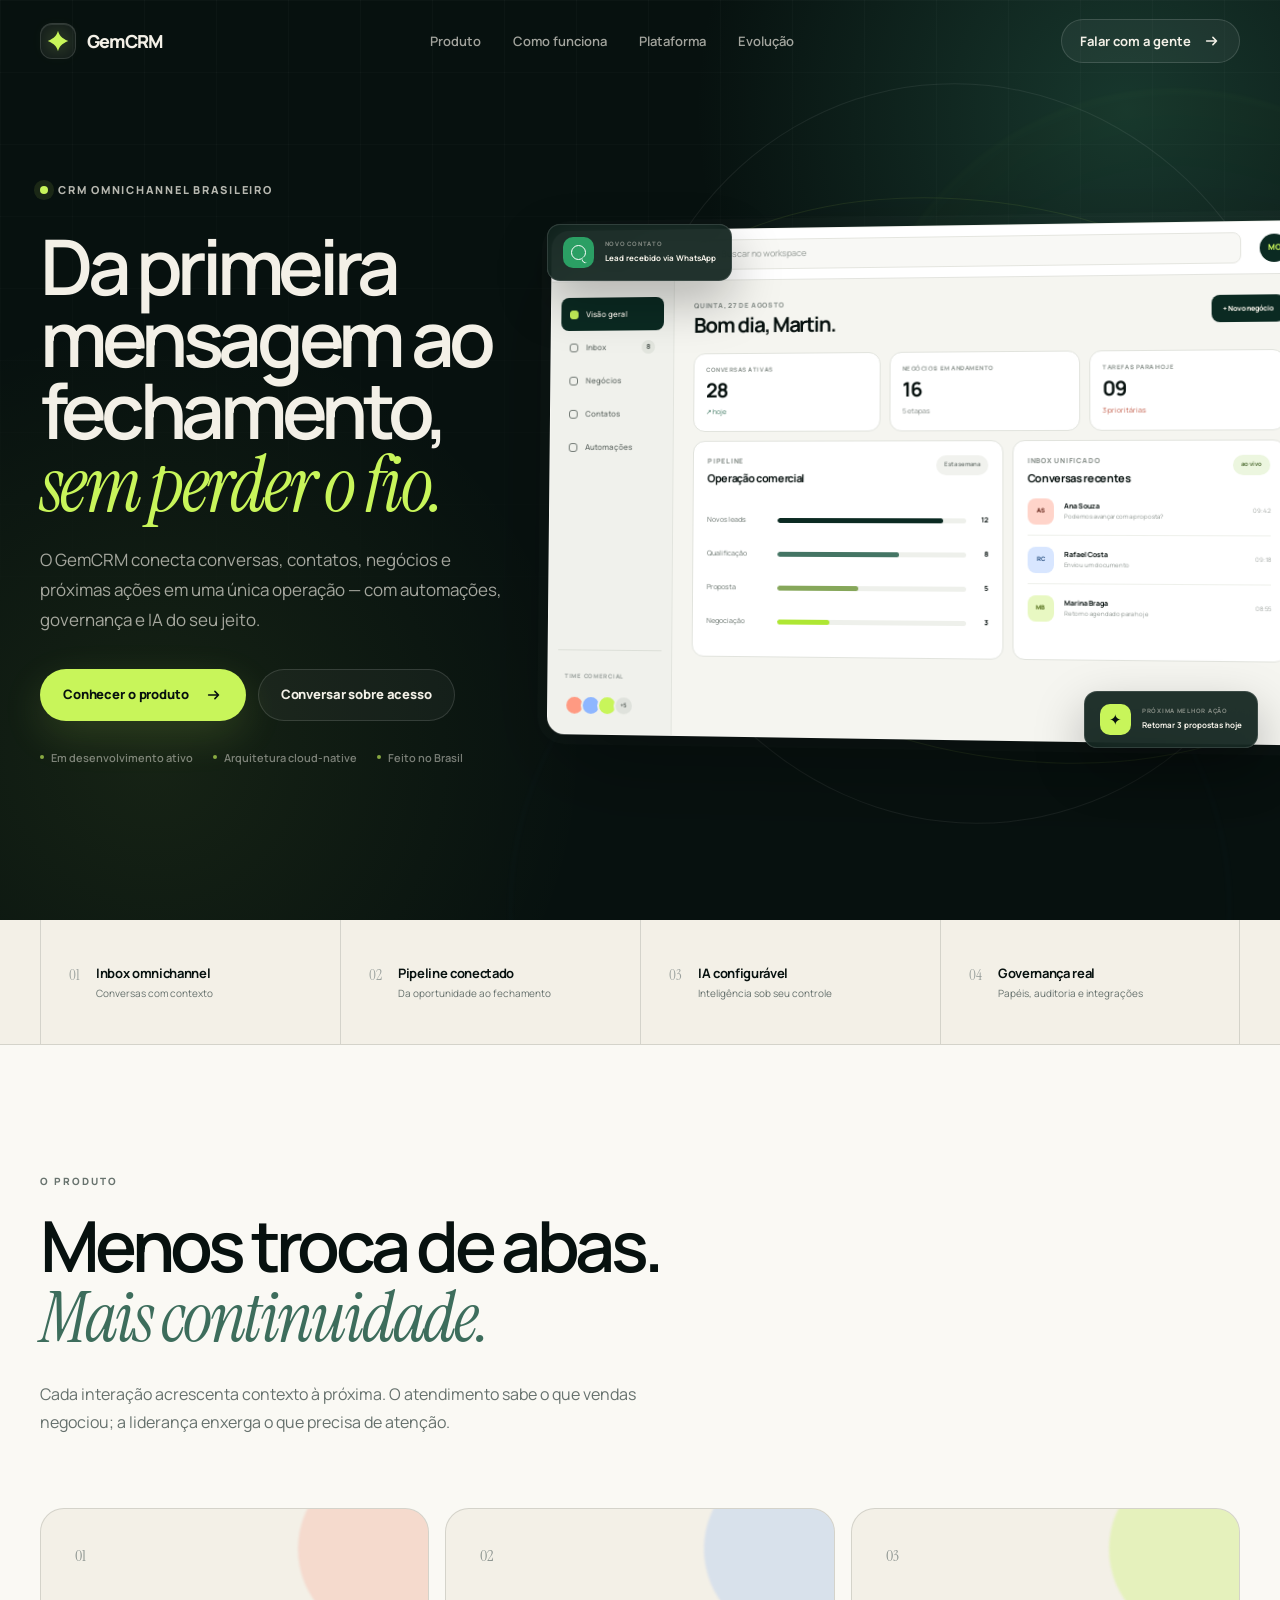
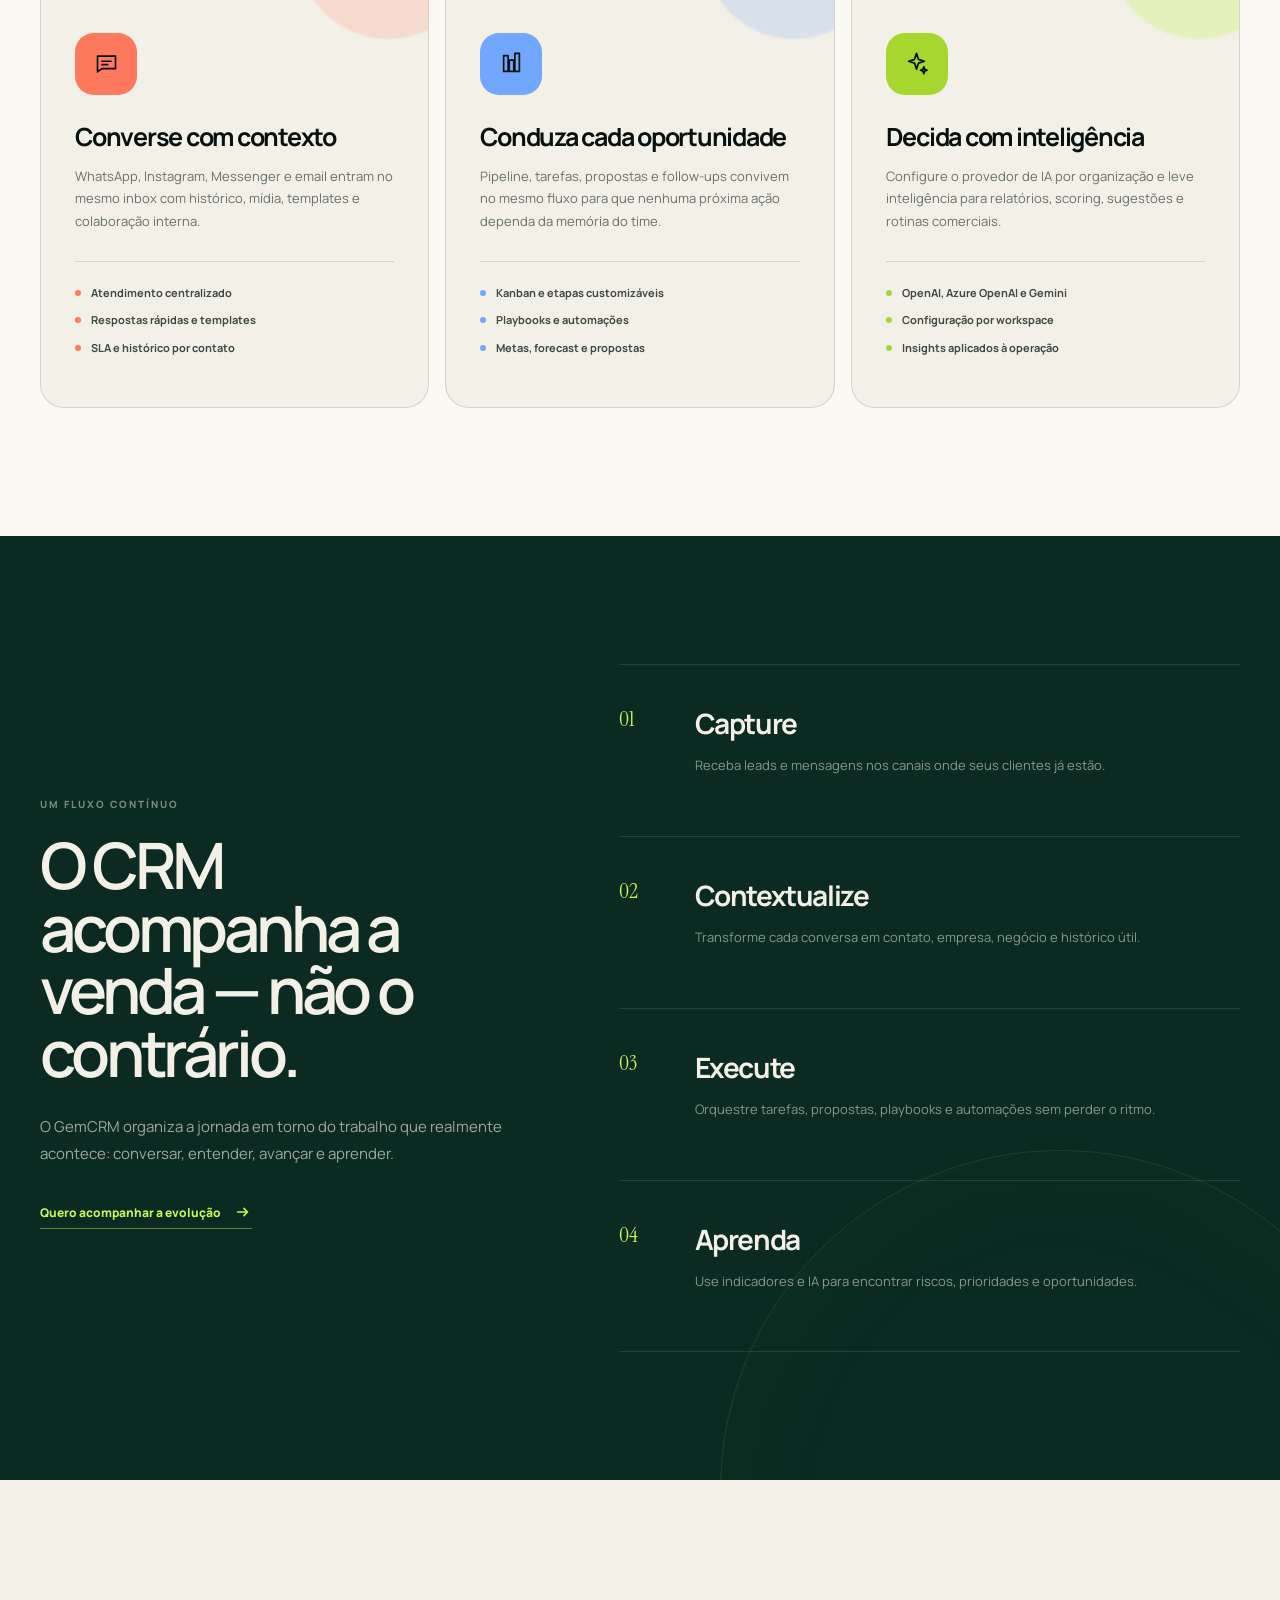
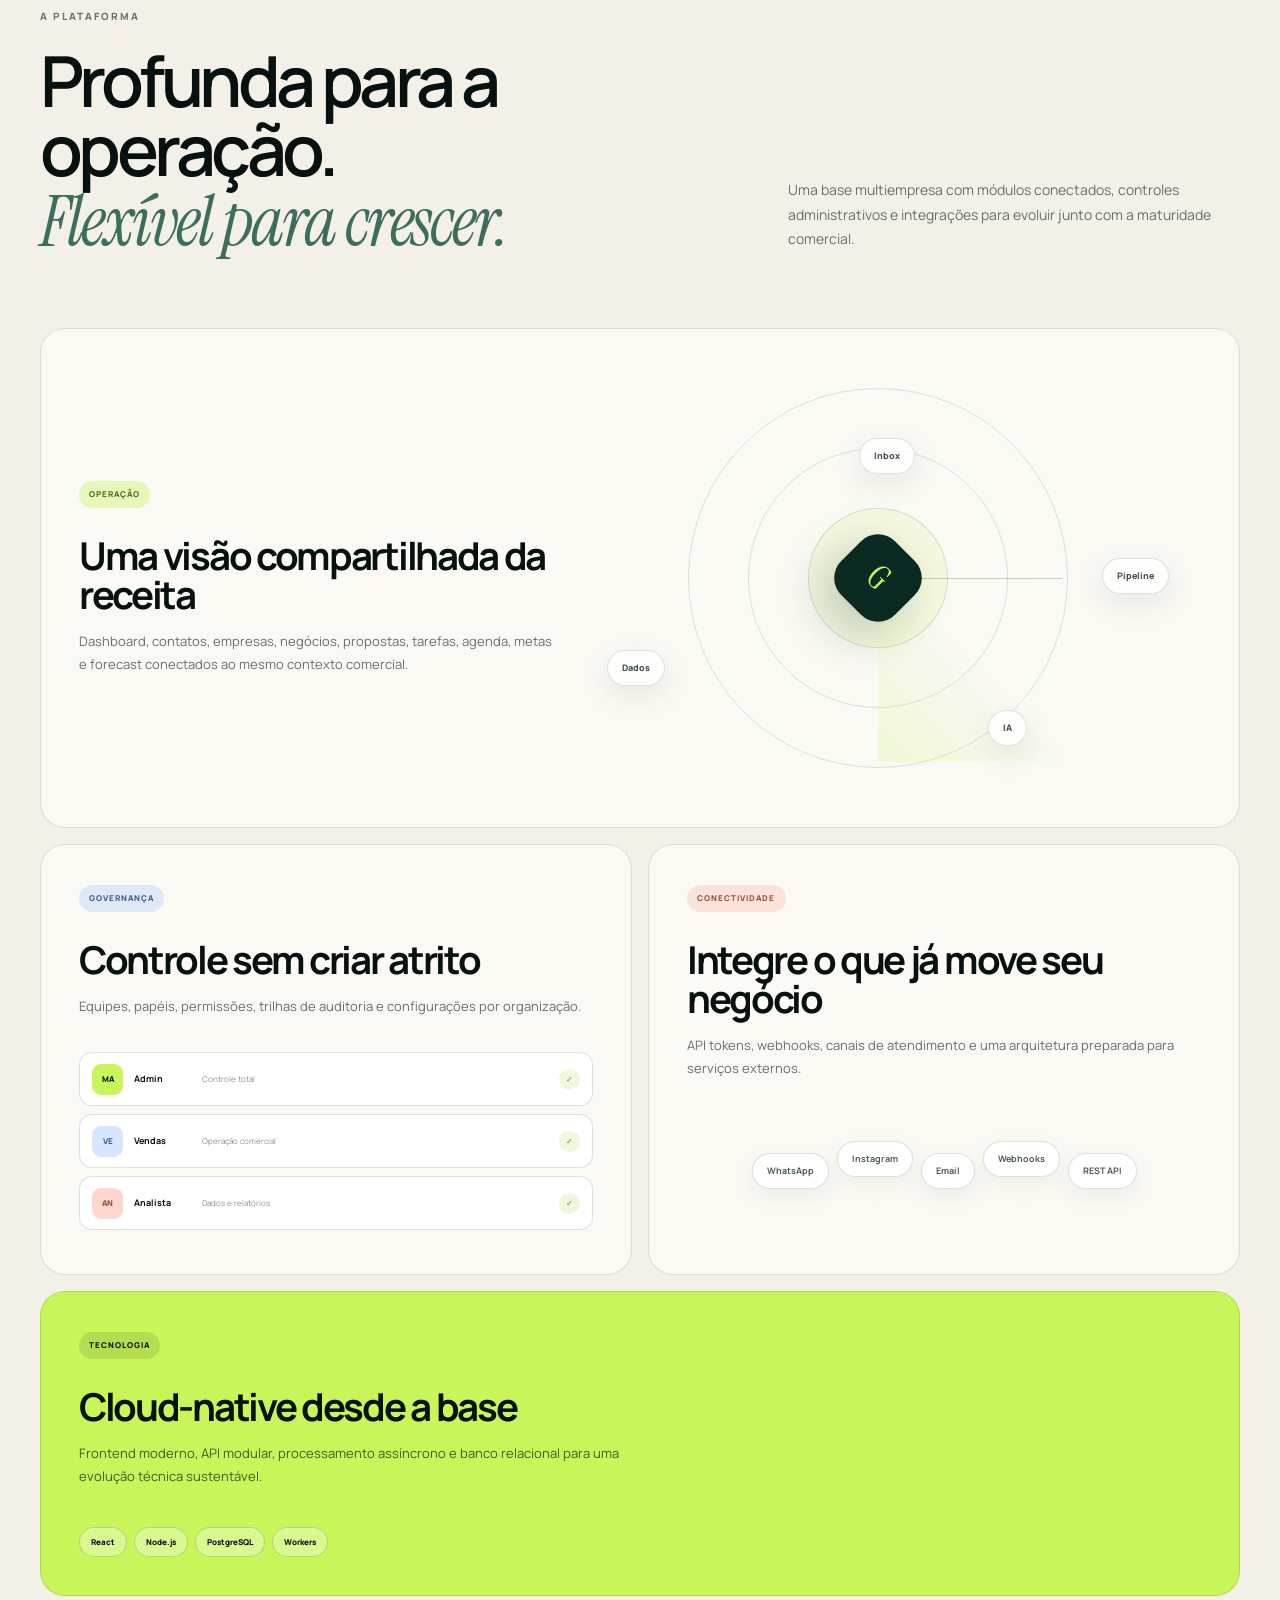
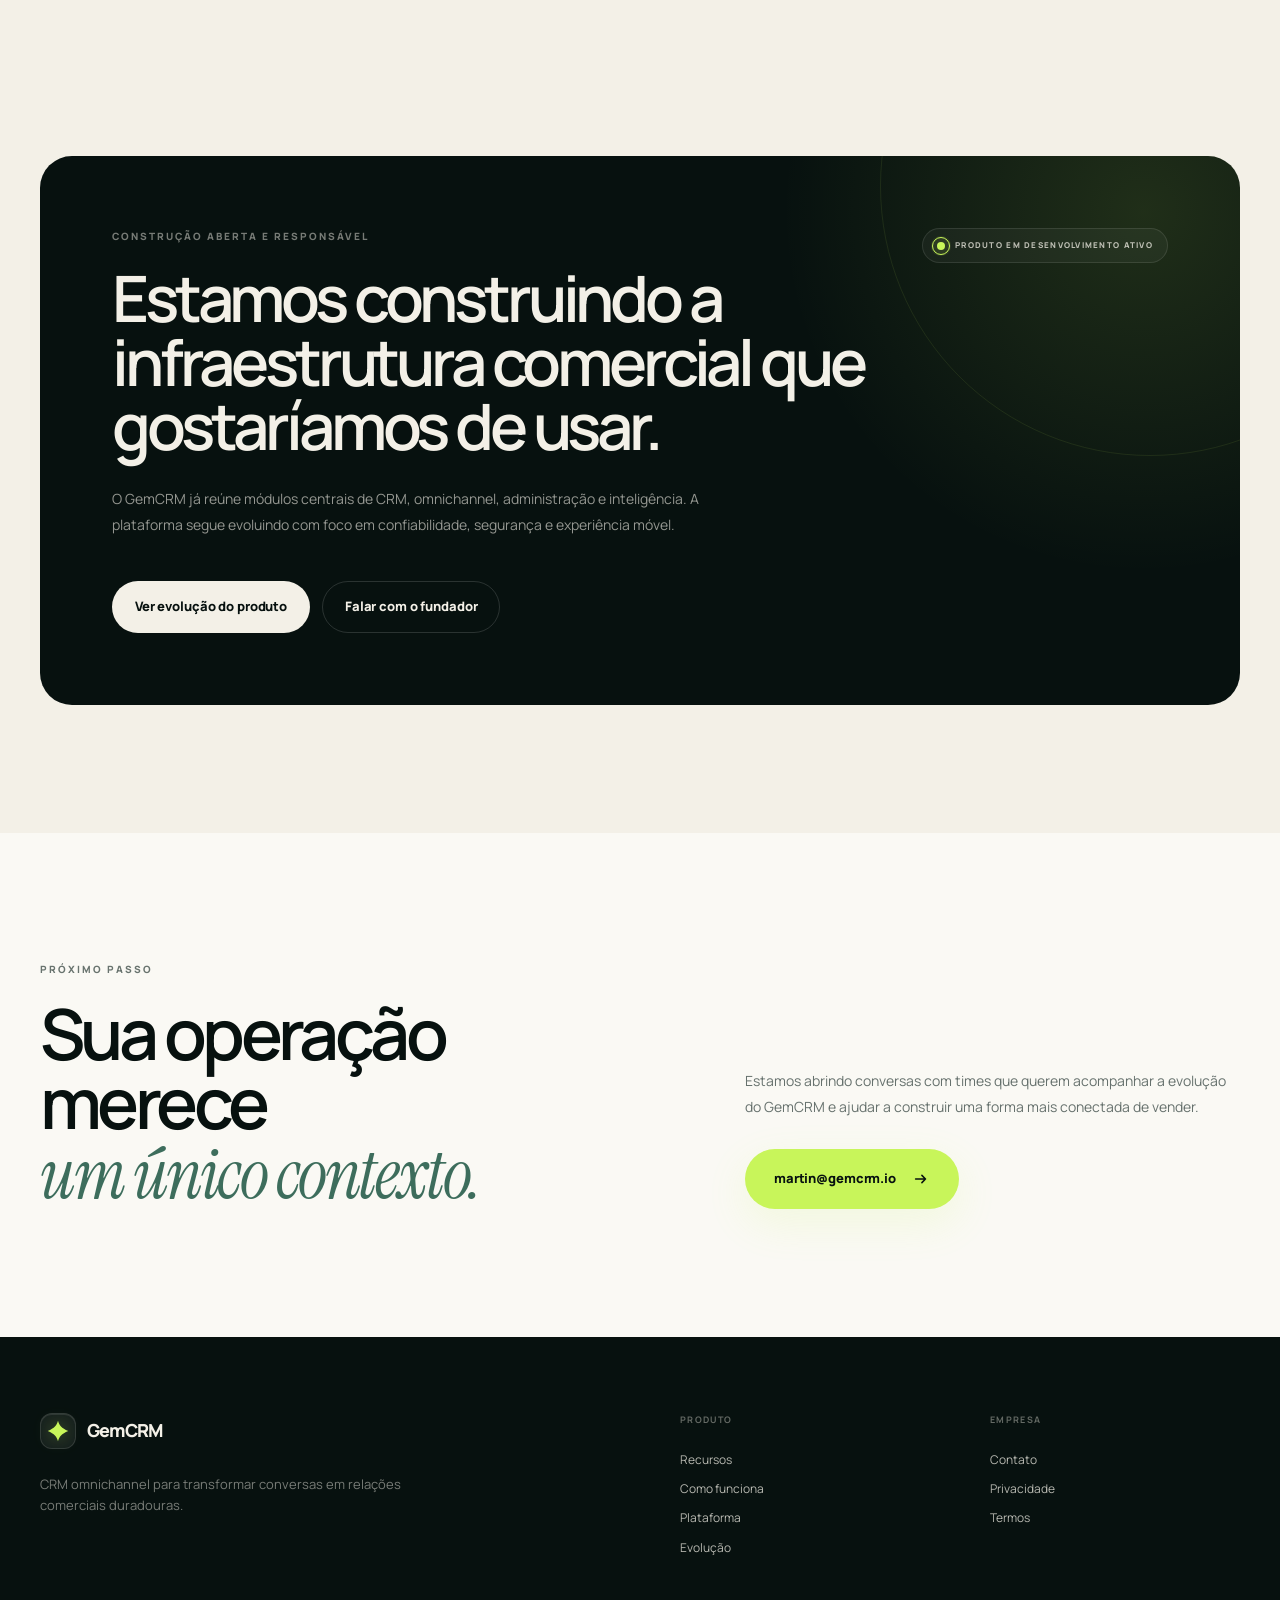
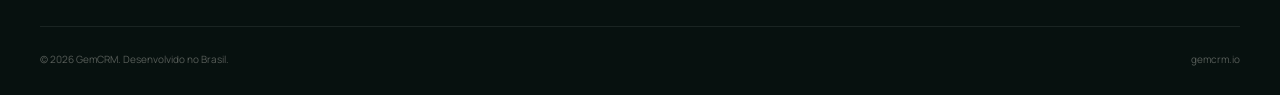
==== index.html @ 5aa956ba "feat: publish GemCRM institutional website" ====
<!doctype html>
<html lang="pt-BR">
  <head>
    <meta charset="UTF-8" />
    <meta name="viewport" content="width=device-width, initial-scale=1.0" />
    <meta name="theme-color" content="#07110f" />
    <meta
      name="description"
      content="GemCRM é o CRM omnichannel brasileiro que conecta conversas, pipeline, automações e inteligência para times de vendas."
    />
    <meta name="robots" content="index, follow" />
    <link rel="canonical" href="https://gemcrm.io/" />
    <link rel="icon" href="./favicon.svg" type="image/svg+xml" />
    <link rel="preconnect" href="https://fonts.googleapis.com" />
    <link rel="preconnect" href="https://fonts.gstatic.com" crossorigin />
    <link
      href="https://fonts.googleapis.com/css2?family=Instrument+Serif:ital@0;1&amp;family=Manrope:wght@400;500;600;700;800&amp;display=swap"
      rel="stylesheet"
    />
    <link rel="stylesheet" href="./styles.css" />
    <script>document.documentElement.classList.add("js");</script>

    <meta property="og:type" content="website" />
    <meta property="og:locale" content="pt_BR" />
    <meta property="og:site_name" content="GemCRM" />
    <meta property="og:title" content="GemCRM — Vendas conectadas do primeiro contato ao fechamento" />
    <meta
      property="og:description"
      content="CRM omnichannel com inbox, pipeline, automações, governança e IA configurável para operações comerciais."
    />
    <meta property="og:url" content="https://gemcrm.io/" />
    <meta property="og:image" content="https://gemcrm.io/social-card.png" />
    <meta property="og:image:width" content="1200" />
    <meta property="og:image:height" content="630" />
    <meta name="twitter:card" content="summary_large_image" />
    <meta name="twitter:title" content="GemCRM — CRM omnichannel para times de vendas" />
    <meta
      name="twitter:description"
      content="Conversas, negócios e próximas ações em uma única operação comercial."
    />
    <meta name="twitter:image" content="https://gemcrm.io/social-card.png" />

    <script type="application/ld+json">
      {
        "@context": "https://schema.org",
        "@type": "SoftwareApplication",
        "name": "GemCRM",
        "url": "https://gemcrm.io/",
        "applicationCategory": "BusinessApplication",
        "operatingSystem": "Web",
        "description": "CRM omnichannel com inbox, pipeline, automações, governança e inteligência configurável para operações comerciais.",
        "offers": {
          "@type": "Offer",
          "price": "0",
          "priceCurrency": "BRL",
          "description": "Acesso inicial gratuito durante a fase de evolução do produto."
        },
        "provider": {
          "@type": "Organization",
          "name": "GemCRM",
          "url": "https://gemcrm.io/",
          "email": "martin@gemcrm.io"
        }
      }
    </script>

    <title>GemCRM — CRM omnichannel com IA para times de vendas</title>
  </head>
  <body>
    <a class="skip-link" href="#conteudo">Ir para o conteúdo</a>

    <header class="site-header" data-header>
      <div class="shell header-inner">
        <a class="brand" href="./" aria-label="GemCRM — início">
          <span class="brand-mark" aria-hidden="true">
            <svg viewBox="0 0 48 48" role="img">
              <path d="M24 3.5c2.2 8.8 7.1 15 20.5 20.5C31.1 29.5 26.2 35.7 24 44.5 21.8 35.7 16.9 29.5 3.5 24 16.9 18.5 21.8 12.3 24 3.5Z" />
            </svg>
          </span>
          <span class="brand-name">GemCRM</span>
        </a>

        <nav class="desktop-nav" aria-label="Navegação principal">
          <a href="#produto">Produto</a>
          <a href="#fluxo">Como funciona</a>
          <a href="#plataforma">Plataforma</a>
          <a href="./changelog/">Evolução</a>
        </nav>

        <a class="header-cta" href="mailto:martin@gemcrm.io">
          Falar com a gente
          <svg viewBox="0 0 20 20" aria-hidden="true">
            <path d="M4 10h11m-4-4 4 4-4 4" />
          </svg>
        </a>

        <button class="menu-toggle" type="button" aria-expanded="false" aria-controls="mobile-menu">
          <span class="sr-only">Abrir menu</span>
          <span></span><span></span>
        </button>
      </div>

      <nav class="mobile-menu" id="mobile-menu" aria-label="Navegação móvel" hidden>
        <a href="#produto">Produto</a>
        <a href="#fluxo">Como funciona</a>
        <a href="#plataforma">Plataforma</a>
        <a href="./changelog/">Evolução</a>
        <a href="mailto:martin@gemcrm.io">Falar com a gente</a>
      </nav>
    </header>

    <main id="conteudo">
      <section class="hero">
        <div class="hero-glow hero-glow-one" aria-hidden="true"></div>
        <div class="hero-glow hero-glow-two" aria-hidden="true"></div>
        <div class="shell hero-grid">
          <div class="hero-copy reveal">
            <div class="eyebrow">
              <span class="eyebrow-dot"></span>
              CRM omnichannel brasileiro
            </div>
            <h1>
              Da primeira mensagem ao fechamento,
              <em>sem perder o fio.</em>
            </h1>
            <p class="hero-lead">
              O GemCRM conecta conversas, contatos, negócios e próximas ações em uma única operação —
              com automações, governança e IA do seu jeito.
            </p>
            <div class="hero-actions">
              <a class="button button-primary" href="#produto">
                Conhecer o produto
                <svg viewBox="0 0 20 20" aria-hidden="true">
                  <path d="M4 10h11m-4-4 4 4-4 4" />
                </svg>
              </a>
              <a class="button button-secondary" href="mailto:martin@gemcrm.io">Conversar sobre acesso</a>
            </div>
            <ul class="hero-notes" aria-label="Principais características">
              <li><span></span> Em desenvolvimento ativo</li>
              <li><span></span> Arquitetura cloud-native</li>
              <li><span></span> Feito no Brasil</li>
            </ul>
          </div>

          <div class="product-stage reveal reveal-delay" aria-label="Prévia da interface do GemCRM">
            <div class="stage-orbit stage-orbit-one" aria-hidden="true"></div>
            <div class="stage-orbit stage-orbit-two" aria-hidden="true"></div>
            <div class="product-window">
              <div class="window-bar">
                <div class="window-brand">
                  <span class="mini-gem" aria-hidden="true"></span>
                  <strong>GemCRM</strong>
                </div>
                <div class="window-search">⌕&nbsp;&nbsp; Buscar no workspace</div>
                <div class="window-avatar">MO</div>
              </div>

              <div class="workspace">
                <aside class="workspace-nav">
                  <div class="nav-pill active"><i></i><span>Visão geral</span></div>
                  <div class="nav-pill"><i></i><span>Inbox</span><b>8</b></div>
                  <div class="nav-pill"><i></i><span>Negócios</span></div>
                  <div class="nav-pill"><i></i><span>Contatos</span></div>
                  <div class="nav-pill"><i></i><span>Automações</span></div>
                  <div class="nav-spacer"></div>
                  <div class="workspace-team">
                    <small>TIME COMERCIAL</small>
                    <div><span></span><span></span><span></span><em>+5</em></div>
                  </div>
                </aside>

                <div class="workspace-main">
                  <div class="workspace-heading">
                    <div>
                      <span>QUINTA, 27 DE AGOSTO</span>
                      <h2>Bom dia, Martin.</h2>
                    </div>
                    <button type="button" tabindex="-1">+ Novo negócio</button>
                  </div>

                  <div class="metric-row">
                    <article>
                      <small>CONVERSAS ATIVAS</small>
                      <strong>28</strong>
                      <span class="trend positive">↗ hoje</span>
                    </article>
                    <article>
                      <small>NEGÓCIOS EM ANDAMENTO</small>
                      <strong>16</strong>
                      <span class="trend">5 etapas</span>
                    </article>
                    <article>
                      <small>TAREFAS PARA HOJE</small>
                      <strong>09</strong>
                      <span class="trend warning">3 prioritárias</span>
                    </article>
                  </div>

                  <div class="dashboard-grid">
                    <article class="pipeline-card">
                      <div class="card-heading">
                        <div>
                          <small>PIPELINE</small>
                          <h3>Operação comercial</h3>
                        </div>
                        <span>Esta semana</span>
                      </div>
                      <div class="pipeline-bars" aria-hidden="true">
                        <div class="bar-item">
                          <span>Novos leads</span><i style="--bar: 88%"></i><b>12</b>
                        </div>
                        <div class="bar-item">
                          <span>Qualificação</span><i style="--bar: 65%"></i><b>8</b>
                        </div>
                        <div class="bar-item">
                          <span>Proposta</span><i style="--bar: 43%"></i><b>5</b>
                        </div>
                        <div class="bar-item">
                          <span>Negociação</span><i style="--bar: 28%"></i><b>3</b>
                        </div>
                      </div>
                    </article>

                    <article class="inbox-card">
                      <div class="card-heading">
                        <div>
                          <small>INBOX UNIFICADO</small>
                          <h3>Conversas recentes</h3>
                        </div>
                        <span class="live-badge">ao vivo</span>
                      </div>
                      <div class="conversation">
                        <div class="contact-avatar coral">AS</div>
                        <div><strong>Ana Souza</strong><p>Podemos avançar com a proposta?</p></div>
                        <time>09:42</time>
                      </div>
                      <div class="conversation">
                        <div class="contact-avatar blue">RC</div>
                        <div><strong>Rafael Costa</strong><p>Enviou um documento</p></div>
                        <time>09:18</time>
                      </div>
                      <div class="conversation">
                        <div class="contact-avatar lime">MB</div>
                        <div><strong>Marina Braga</strong><p>Retorno agendado para hoje</p></div>
                        <time>08:55</time>
                      </div>
                    </article>
                  </div>
                </div>
              </div>
            </div>

            <div class="floating-card floating-ai">
              <span class="float-icon">✦</span>
              <div><small>PRÓXIMA MELHOR AÇÃO</small><strong>Retomar 3 propostas hoje</strong></div>
            </div>
            <div class="floating-card floating-channel">
              <span class="channel-dot"></span>
              <div><small>NOVO CONTATO</small><strong>Lead recebido via WhatsApp</strong></div>
            </div>
          </div>
        </div>
      </section>

      <section class="signal-strip" aria-label="Capacidades da plataforma">
        <div class="shell signal-grid">
          <div><span>01</span><strong>Inbox omnichannel</strong><small>Conversas com contexto</small></div>
          <div><span>02</span><strong>Pipeline conectado</strong><small>Da oportunidade ao fechamento</small></div>
          <div><span>03</span><strong>IA configurável</strong><small>Inteligência sob seu controle</small></div>
          <div><span>04</span><strong>Governança real</strong><small>Papéis, auditoria e integrações</small></div>
        </div>
      </section>

      <section class="section product-section" id="produto">
        <div class="shell">
          <div class="section-heading reveal">
            <span class="kicker">O produto</span>
            <h2>Menos troca de abas.<br /><em>Mais continuidade.</em></h2>
            <p>
              Cada interação acrescenta contexto à próxima. O atendimento sabe o que vendas negociou;
              a liderança enxerga o que precisa de atenção.
            </p>
          </div>

          <div class="outcome-grid">
            <article class="outcome-card card-coral reveal">
              <div class="card-number">01</div>
              <div class="feature-icon" aria-hidden="true">
                <svg viewBox="0 0 24 24"><path d="M4 5.5h16v11H8l-4 3v-14Z"/><path d="M8 10h8M8 13h5"/></svg>
              </div>
              <h3>Converse com contexto</h3>
              <p>
                WhatsApp, Instagram, Messenger e email entram no mesmo inbox com histórico, mídia,
                templates e colaboração interna.
              </p>
              <ul>
                <li>Atendimento centralizado</li>
                <li>Respostas rápidas e templates</li>
                <li>SLA e histórico por contato</li>
              </ul>
            </article>

            <article class="outcome-card card-blue reveal reveal-delay-small">
              <div class="card-number">02</div>
              <div class="feature-icon" aria-hidden="true">
                <svg viewBox="0 0 24 24"><path d="M5 5h4v14H5zM10 9h4v10h-4zM15 3h4v16h-4z"/></svg>
              </div>
              <h3>Conduza cada oportunidade</h3>
              <p>
                Pipeline, tarefas, propostas e follow-ups convivem no mesmo fluxo para que nenhuma
                próxima ação dependa da memória do time.
              </p>
              <ul>
                <li>Kanban e etapas customizáveis</li>
                <li>Playbooks e automações</li>
                <li>Metas, forecast e propostas</li>
              </ul>
            </article>

            <article class="outcome-card card-lime reveal reveal-delay-large">
              <div class="card-number">03</div>
              <div class="feature-icon" aria-hidden="true">
                <svg viewBox="0 0 24 24"><path d="m12 3 1.7 5.3L19 10l-5.3 1.7L12 17l-1.7-5.3L5 10l5.3-1.7L12 3Z"/><path d="m18.5 15 .8 2.2 2.2.8-2.2.8-.8 2.2-.8-2.2-2.2-.8 2.2-.8.8-2.2Z"/></svg>
              </div>
              <h3>Decida com inteligência</h3>
              <p>
                Configure o provedor de IA por organização e leve inteligência para relatórios,
                scoring, sugestões e rotinas comerciais.
              </p>
              <ul>
                <li>OpenAI, Azure OpenAI e Gemini</li>
                <li>Configuração por workspace</li>
                <li>Insights aplicados à operação</li>
              </ul>
            </article>
          </div>
        </div>
      </section>

      <section class="section flow-section" id="fluxo">
        <div class="shell flow-layout">
          <div class="flow-copy reveal">
            <span class="kicker kicker-light">Um fluxo contínuo</span>
            <h2>O CRM acompanha a venda — não o contrário.</h2>
            <p>
              O GemCRM organiza a jornada em torno do trabalho que realmente acontece: conversar,
              entender, avançar e aprender.
            </p>
            <a href="mailto:martin@gemcrm.io" class="text-link">
              Quero acompanhar a evolução
              <svg viewBox="0 0 20 20" aria-hidden="true"><path d="M4 10h11m-4-4 4 4-4 4" /></svg>
            </a>
          </div>

          <ol class="flow-steps reveal reveal-delay">
            <li>
              <span>01</span>
              <div><h3>Capture</h3><p>Receba leads e mensagens nos canais onde seus clientes já estão.</p></div>
            </li>
            <li>
              <span>02</span>
              <div><h3>Contextualize</h3><p>Transforme cada conversa em contato, empresa, negócio e histórico útil.</p></div>
            </li>
            <li>
              <span>03</span>
              <div><h3>Execute</h3><p>Orquestre tarefas, propostas, playbooks e automações sem perder o ritmo.</p></div>
            </li>
            <li>
              <span>04</span>
              <div><h3>Aprenda</h3><p>Use indicadores e IA para encontrar riscos, prioridades e oportunidades.</p></div>
            </li>
          </ol>
        </div>
      </section>

      <section class="section platform-section" id="plataforma">
        <div class="shell">
          <div class="section-heading split-heading reveal">
            <div>
              <span class="kicker">A plataforma</span>
              <h2>Profunda para a operação.<br /><em>Flexível para crescer.</em></h2>
            </div>
            <p>
              Uma base multiempresa com módulos conectados, controles administrativos e integrações
              para evoluir junto com a maturidade comercial.
            </p>
          </div>

          <div class="platform-grid">
            <article class="platform-card platform-card-large reveal">
              <div class="platform-copy">
                <span class="pill">OPERAÇÃO</span>
                <h3>Uma visão compartilhada da receita</h3>
                <p>
                  Dashboard, contatos, empresas, negócios, propostas, tarefas, agenda, metas e forecast
                  conectados ao mesmo contexto comercial.
                </p>
              </div>
              <div class="radar-visual" aria-hidden="true">
                <div class="radar-ring ring-one"></div>
                <div class="radar-ring ring-two"></div>
                <div class="radar-ring ring-three"></div>
                <div class="radar-line"></div>
                <span class="radar-center">G</span>
                <span class="radar-node node-one">Inbox</span>
                <span class="radar-node node-two">Pipeline</span>
                <span class="radar-node node-three">IA</span>
                <span class="radar-node node-four">Dados</span>
              </div>
            </article>

            <article class="platform-card reveal reveal-delay-small">
              <span class="pill pill-blue">GOVERNANÇA</span>
              <h3>Controle sem criar atrito</h3>
              <p>Equipes, papéis, permissões, trilhas de auditoria e configurações por organização.</p>
              <div class="permission-list" aria-hidden="true">
                <div><span class="avatar-mini">MA</span><b>Admin</b><em>Controle total</em><i>✓</i></div>
                <div><span class="avatar-mini alt">VE</span><b>Vendas</b><em>Operação comercial</em><i>✓</i></div>
                <div><span class="avatar-mini warm">AN</span><b>Analista</b><em>Dados e relatórios</em><i>✓</i></div>
              </div>
            </article>

            <article class="platform-card reveal reveal-delay-small">
              <span class="pill pill-coral">CONECTIVIDADE</span>
              <h3>Integre o que já move seu negócio</h3>
              <p>API tokens, webhooks, canais de atendimento e uma arquitetura preparada para serviços externos.</p>
              <div class="integration-cloud" aria-label="Integrações suportadas">
                <span>WhatsApp</span><span>Instagram</span><span>Email</span><span>Webhooks</span><span>REST API</span>
              </div>
            </article>

            <article class="platform-card platform-card-accent reveal reveal-delay-large">
              <span class="pill pill-dark">TECNOLOGIA</span>
              <h3>Cloud-native desde a base</h3>
              <p>
                Frontend moderno, API modular, processamento assíncrono e banco relacional para uma
                evolução técnica sustentável.
              </p>
              <div class="tech-row">
                <span>React</span><span>Node.js</span><span>PostgreSQL</span><span>Workers</span>
              </div>
            </article>
          </div>
        </div>
      </section>

      <section class="section build-section">
        <div class="shell build-card reveal">
          <div class="build-status">
            <span class="pulse-dot"></span>
            Produto em desenvolvimento ativo
          </div>
          <div class="build-copy">
            <span class="kicker kicker-light">Construção aberta e responsável</span>
            <h2>Estamos construindo a infraestrutura comercial que gostaríamos de usar.</h2>
            <p>
              O GemCRM já reúne módulos centrais de CRM, omnichannel, administração e inteligência.
              A plataforma segue evoluindo com foco em confiabilidade, segurança e experiência móvel.
            </p>
          </div>
          <div class="build-actions">
            <a class="button button-light" href="./changelog/">Ver evolução do produto</a>
            <a class="button button-ghost" href="mailto:martin@gemcrm.io">Falar com o fundador</a>
          </div>
        </div>
      </section>

      <section class="section final-cta" id="contato">
        <div class="shell cta-layout reveal">
          <div>
            <span class="kicker">Próximo passo</span>
            <h2>Sua operação merece<br /><em>um único contexto.</em></h2>
          </div>
          <div class="cta-copy">
            <p>
              Estamos abrindo conversas com times que querem acompanhar a evolução do GemCRM e ajudar
              a construir uma forma mais conectada de vender.
            </p>
            <a class="button button-primary button-large" href="mailto:martin@gemcrm.io">
              martin@gemcrm.io
              <svg viewBox="0 0 20 20" aria-hidden="true"><path d="M4 10h11m-4-4 4 4-4 4" /></svg>
            </a>
          </div>
        </div>
      </section>
    </main>

    <footer class="site-footer">
      <div class="shell footer-grid">
        <div class="footer-brand">
          <a class="brand" href="./">
            <span class="brand-mark" aria-hidden="true">
              <svg viewBox="0 0 48 48"><path d="M24 3.5c2.2 8.8 7.1 15 20.5 20.5C31.1 29.5 26.2 35.7 24 44.5 21.8 35.7 16.9 29.5 3.5 24 16.9 18.5 21.8 12.3 24 3.5Z" /></svg>
            </span>
            <span class="brand-name">GemCRM</span>
          </a>
          <p>CRM omnichannel para transformar conversas em relações comerciais duradouras.</p>
        </div>
        <div class="footer-links">
          <div>
            <strong>Produto</strong>
            <a href="#produto">Recursos</a>
            <a href="#fluxo">Como funciona</a>
            <a href="#plataforma">Plataforma</a>
            <a href="./changelog/">Evolução</a>
          </div>
          <div>
            <strong>Empresa</strong>
            <a href="mailto:martin@gemcrm.io">Contato</a>
            <a href="./privacy/">Privacidade</a>
            <a href="./terms/">Termos</a>
          </div>
        </div>
      </div>
      <div class="shell footer-bottom">
        <p>© <span data-year>2026</span> GemCRM. Desenvolvido no Brasil.</p>
        <p>gemcrm.io</p>
      </div>
    </footer>

    <script src="./script.js" defer></script>
  </body>
</html>
---- styles.css ----
:root {
  --ink: #07110f;
  --ink-soft: #10201c;
  --forest: #0b2a22;
  --cream: #f3f0e7;
  --paper: #faf9f4;
  --white: #ffffff;
  --lime: #c8f55a;
  --lime-strong: #aee733;
  --coral: #ff795f;
  --blue: #71a7ff;
  --muted: #66716d;
  --line: rgba(7, 17, 15, 0.13);
  --font-body: "Manrope", sans-serif;
  --font-display: "Instrument Serif", Georgia, serif;
  --shadow-soft: 0 24px 70px rgba(7, 17, 15, 0.11);
  --shadow-deep: 0 40px 100px rgba(0, 0, 0, 0.3);
}

*,
*::before,
*::after {
  box-sizing: border-box;
}

html {
  scroll-behavior: smooth;
  scroll-padding-top: 96px;
}

body {
  margin: 0;
  overflow-x: hidden;
  background: var(--paper);
  color: var(--ink);
  font-family: var(--font-body);
  font-size: 16px;
  line-height: 1.6;
  text-rendering: optimizeLegibility;
  -webkit-font-smoothing: antialiased;
}

body.menu-open {
  overflow: hidden;
}

a {
  color: inherit;
  text-decoration: none;
}

button,
input,
textarea,
select {
  font: inherit;
}

button,
a {
  -webkit-tap-highlight-color: transparent;
}

svg {
  display: block;
}

.shell {
  width: min(1200px, calc(100% - 48px));
  margin-inline: auto;
}

.sr-only {
  position: absolute;
  width: 1px;
  height: 1px;
  padding: 0;
  margin: -1px;
  overflow: hidden;
  clip: rect(0, 0, 0, 0);
  white-space: nowrap;
  border: 0;
}

.skip-link {
  position: fixed;
  top: 12px;
  left: 12px;
  z-index: 1000;
  padding: 10px 16px;
  border-radius: 999px;
  background: var(--lime);
  color: var(--ink);
  font-size: 13px;
  font-weight: 800;
  transform: translateY(-160%);
  transition: transform 180ms ease;
}

.skip-link:focus {
  transform: translateY(0);
}

:focus-visible {
  outline: 3px solid var(--blue);
  outline-offset: 4px;
}

.site-header {
  position: fixed;
  inset: 0 0 auto;
  z-index: 100;
  border-bottom: 1px solid transparent;
  color: var(--cream);
  transition: background-color 240ms ease, border-color 240ms ease, backdrop-filter 240ms ease;
}

.site-header.scrolled,
.site-header.menu-active {
  border-color: rgba(255, 255, 255, 0.09);
  background: rgba(7, 17, 15, 0.86);
  -webkit-backdrop-filter: blur(18px);
  backdrop-filter: blur(18px);
}

.header-inner {
  display: flex;
  min-height: 82px;
  align-items: center;
  justify-content: space-between;
  gap: 32px;
}

.brand {
  display: inline-flex;
  align-items: center;
  gap: 11px;
}

.brand-mark {
  display: grid;
  width: 36px;
  height: 36px;
  flex: 0 0 36px;
  place-items: center;
  border: 1px solid rgba(255, 255, 255, 0.12);
  border-radius: 12px;
  background: rgba(255, 255, 255, 0.06);
  box-shadow: inset 0 1px 0 rgba(255, 255, 255, 0.1);
}

.brand-mark svg {
  width: 24px;
  height: 24px;
  overflow: visible;
  fill: var(--lime);
  filter: drop-shadow(0 0 9px rgba(200, 245, 90, 0.4));
}

.brand-name {
  color: var(--cream);
  font-size: 18px;
  font-weight: 800;
  letter-spacing: -0.045em;
}

.desktop-nav {
  display: flex;
  align-items: center;
  gap: 32px;
}

.desktop-nav a {
  position: relative;
  color: rgba(243, 240, 231, 0.66);
  font-size: 13px;
  font-weight: 600;
  transition: color 180ms ease;
}

.desktop-nav a::after {
  position: absolute;
  right: 0;
  bottom: -8px;
  left: 0;
  height: 1px;
  background: var(--lime);
  content: "";
  transform: scaleX(0);
  transform-origin: right;
  transition: transform 180ms ease;
}

.desktop-nav a:hover {
  color: var(--cream);
}

.desktop-nav a:hover::after {
  transform: scaleX(1);
  transform-origin: left;
}

.header-cta {
  display: inline-flex;
  height: 44px;
  align-items: center;
  gap: 12px;
  padding: 0 18px;
  border: 1px solid rgba(255, 255, 255, 0.14);
  border-radius: 999px;
  background: rgba(255, 255, 255, 0.05);
  color: var(--cream);
  font-size: 13px;
  font-weight: 700;
  transition: background-color 180ms ease, border-color 180ms ease, transform 180ms ease;
}

.header-cta svg,
.button svg,
.text-link svg {
  width: 18px;
  height: 18px;
  fill: none;
  stroke: currentColor;
  stroke-linecap: round;
  stroke-linejoin: round;
  stroke-width: 1.7;
}

.header-cta:hover {
  border-color: var(--lime);
  background: rgba(200, 245, 90, 0.1);
  transform: translateY(-1px);
}

.menu-toggle,
.mobile-menu {
  display: none;
}

.hero {
  position: relative;
  min-height: 920px;
  overflow: hidden;
  background:
    radial-gradient(circle at 88% 12%, rgba(56, 130, 104, 0.34), transparent 31%),
    radial-gradient(circle at 12% 82%, rgba(200, 245, 90, 0.08), transparent 32%),
    var(--ink);
  color: var(--cream);
}

.hero::before {
  position: absolute;
  inset: 0;
  background-image: linear-gradient(rgba(255, 255, 255, 0.025) 1px, transparent 1px),
    linear-gradient(90deg, rgba(255, 255, 255, 0.025) 1px, transparent 1px);
  background-size: 72px 72px;
  content: "";
  -webkit-mask-image: linear-gradient(to bottom, black, transparent 84%);
  mask-image: linear-gradient(to bottom, black, transparent 84%);
}

.hero-glow {
  position: absolute;
  border-radius: 50%;
  filter: blur(2px);
  pointer-events: none;
}

.hero-glow-one {
  top: 90px;
  right: -210px;
  width: 630px;
  height: 630px;
  border: 1px solid rgba(200, 245, 90, 0.08);
  box-shadow: inset 0 0 140px rgba(200, 245, 90, 0.025);
}

.hero-glow-two {
  right: 50px;
  bottom: -350px;
  width: 720px;
  height: 720px;
  border: 1px solid rgba(113, 167, 255, 0.08);
}

.hero-grid {
  position: relative;
  z-index: 2;
  display: grid;
  min-height: 920px;
  align-items: center;
  gap: 56px;
  grid-template-columns: minmax(0, 0.83fr) minmax(560px, 1.17fr);
  padding-top: 112px;
  padding-bottom: 90px;
}

.hero-copy {
  position: relative;
  z-index: 3;
  align-self: center;
}

.eyebrow,
.build-status {
  display: inline-flex;
  align-items: center;
  gap: 10px;
  color: rgba(243, 240, 231, 0.75);
  font-size: 11px;
  font-weight: 800;
  letter-spacing: 0.16em;
  text-transform: uppercase;
}

.eyebrow-dot,
.pulse-dot {
  position: relative;
  width: 8px;
  height: 8px;
  border-radius: 50%;
  background: var(--lime);
  box-shadow: 0 0 0 6px rgba(200, 245, 90, 0.1);
}

.hero h1 {
  max-width: 620px;
  margin: 28px 0 24px;
  font-size: clamp(56px, 6vw, 88px);
  font-weight: 600;
  letter-spacing: -0.07em;
  line-height: 0.94;
}

.hero h1 em,
.section-heading h2 em,
.platform-section h2 em,
.final-cta h2 em {
  color: var(--lime);
  font-family: var(--font-display);
  font-weight: 400;
  letter-spacing: -0.035em;
}

.hero-lead {
  max-width: 580px;
  margin: 0;
  color: rgba(243, 240, 231, 0.66);
  font-size: 17px;
  line-height: 1.75;
}

.hero-actions {
  display: flex;
  flex-wrap: wrap;
  gap: 12px;
  margin-top: 34px;
}

.button {
  display: inline-flex;
  min-height: 52px;
  align-items: center;
  justify-content: center;
  gap: 16px;
  padding: 0 22px;
  border: 1px solid transparent;
  border-radius: 999px;
  font-size: 13px;
  font-weight: 800;
  letter-spacing: -0.01em;
  transition: transform 180ms ease, background-color 180ms ease, border-color 180ms ease, color 180ms ease;
}

.button:hover {
  transform: translateY(-2px);
}

.button-primary {
  background: var(--lime);
  color: var(--ink);
  box-shadow: 0 14px 42px rgba(200, 245, 90, 0.14);
}

.button-primary:hover {
  background: var(--lime-strong);
}

.button-secondary {
  border-color: rgba(255, 255, 255, 0.13);
  background: rgba(255, 255, 255, 0.04);
  color: var(--cream);
}

.button-secondary:hover {
  border-color: rgba(255, 255, 255, 0.28);
  background: rgba(255, 255, 255, 0.08);
}

.hero-notes {
  display: flex;
  flex-wrap: wrap;
  gap: 20px;
  margin: 28px 0 0;
  padding: 0;
  color: rgba(243, 240, 231, 0.48);
  font-size: 11px;
  font-weight: 600;
  list-style: none;
}

.hero-notes li {
  display: flex;
  align-items: center;
  gap: 7px;
}

.hero-notes span {
  width: 4px;
  height: 4px;
  border-radius: 50%;
  background: rgba(200, 245, 90, 0.65);
}

.product-stage {
  position: relative;
  min-height: 590px;
  align-self: center;
}

.stage-orbit {
  position: absolute;
  border: 1px solid rgba(255, 255, 255, 0.07);
  border-radius: 50%;
}

.stage-orbit-one {
  inset: -16% -10% -10% 8%;
  transform: rotate(-12deg);
}

.stage-orbit-two {
  inset: 5% -26% 2% 2%;
  border-color: rgba(200, 245, 90, 0.09);
  transform: rotate(13deg);
}

.product-window {
  position: absolute;
  top: 50%;
  left: 50%;
  width: 760px;
  overflow: hidden;
  border: 1px solid rgba(255, 255, 255, 0.12);
  border-radius: 18px;
  background: #f5f5f0;
  box-shadow: var(--shadow-deep), 0 0 0 10px rgba(255, 255, 255, 0.018);
  color: var(--ink);
  transform: translate(-48%, -48%) perspective(1200px) rotateY(-4deg) rotateX(1.5deg);
  transform-origin: center;
}

.window-bar {
  display: flex;
  height: 52px;
  align-items: center;
  gap: 18px;
  padding: 0 16px;
  border-bottom: 1px solid #e3e4df;
  background: #fff;
}

.window-brand {
  display: flex;
  min-width: 118px;
  align-items: center;
  gap: 8px;
  font-size: 11px;
  letter-spacing: -0.02em;
}

.mini-gem {
  width: 18px;
  height: 18px;
  border-radius: 6px;
  background: var(--forest);
  box-shadow: inset 0 0 0 6px var(--lime);
  transform: rotate(45deg) scale(0.68);
}

.window-search {
  flex: 1;
  padding: 7px 12px;
  border: 1px solid #e4e5df;
  border-radius: 8px;
  background: #f8f8f5;
  color: #929994;
  font-size: 9px;
}

.window-avatar {
  display: grid;
  width: 28px;
  height: 28px;
  place-items: center;
  border-radius: 50%;
  background: var(--forest);
  color: var(--lime);
  font-size: 8px;
  font-weight: 800;
}

.workspace {
  display: grid;
  min-height: 460px;
  grid-template-columns: 128px 1fr;
}

.workspace-nav {
  display: flex;
  padding: 16px 10px;
  border-right: 1px solid #e2e4de;
  background: #f0f1ec;
  flex-direction: column;
}

.nav-pill {
  display: flex;
  min-height: 34px;
  align-items: center;
  gap: 8px;
  padding: 0 9px;
  border-radius: 8px;
  color: #6f7772;
  font-size: 8px;
  font-weight: 600;
}

.nav-pill i {
  width: 9px;
  height: 9px;
  border: 1px solid currentColor;
  border-radius: 3px;
}

.nav-pill.active {
  background: var(--forest);
  color: var(--cream);
}

.nav-pill.active i {
  border-color: var(--lime);
  background: var(--lime);
}

.nav-pill b {
  display: grid;
  width: 14px;
  height: 14px;
  margin-left: auto;
  place-items: center;
  border-radius: 50%;
  background: #e2e5de;
  color: #4e5752;
  font-size: 7px;
}

.nav-spacer {
  flex: 1;
}

.workspace-team {
  padding: 10px 7px 2px;
  border-top: 1px solid #dcdfd8;
}

.workspace-team small {
  color: #9ca39f;
  font-size: 6px;
  font-weight: 800;
  letter-spacing: 0.12em;
}

.workspace-team > div {
  display: flex;
  margin-top: 9px;
}

.workspace-team > div span,
.workspace-team em {
  display: grid;
  width: 21px;
  height: 21px;
  margin-right: -4px;
  place-items: center;
  border: 2px solid #f0f1ec;
  border-radius: 50%;
  background: #ff9a82;
}

.workspace-team > div span:nth-child(2) {
  background: #8eb6ff;
}

.workspace-team > div span:nth-child(3) {
  background: #c8f55a;
}

.workspace-team em {
  background: #dfe2dc;
  color: #69716c;
  font-size: 6px;
  font-style: normal;
  font-weight: 800;
}

.workspace-main {
  padding: 20px;
}

.workspace-heading,
.card-heading {
  display: flex;
  align-items: flex-start;
  justify-content: space-between;
  gap: 14px;
}

.workspace-heading span,
.card-heading small {
  display: block;
  color: #8a928d;
  font-size: 7px;
  font-weight: 800;
  letter-spacing: 0.11em;
}

.workspace-heading h2 {
  margin: 3px 0 0;
  font-size: 21px;
  letter-spacing: -0.05em;
  line-height: 1.1;
}

.workspace-heading button {
  padding: 8px 11px;
  border: 0;
  border-radius: 8px;
  background: var(--forest);
  color: var(--cream);
  font-size: 7px;
  font-weight: 800;
}

.metric-row {
  display: grid;
  gap: 9px;
  margin-top: 17px;
  grid-template-columns: repeat(3, 1fr);
}

.metric-row article {
  min-height: 80px;
  padding: 12px;
  border: 1px solid #e1e3dd;
  border-radius: 12px;
  background: #fff;
}

.metric-row small {
  display: block;
  color: #929a95;
  font-size: 6px;
  font-weight: 800;
  letter-spacing: 0.09em;
}

.metric-row strong {
  display: block;
  margin-top: 5px;
  font-size: 20px;
  letter-spacing: -0.05em;
  line-height: 1;
}

.metric-row .trend {
  display: block;
  margin-top: 6px;
  color: #818984;
  font-size: 7px;
}

.metric-row .positive {
  color: #3a755e;
}

.metric-row .warning {
  color: #c15b48;
}

.dashboard-grid {
  display: grid;
  gap: 9px;
  margin-top: 9px;
  grid-template-columns: 1.08fr 0.92fr;
}

.pipeline-card,
.inbox-card {
  min-height: 218px;
  padding: 14px;
  border: 1px solid #e1e3dd;
  border-radius: 12px;
  background: #fff;
}

.card-heading h3 {
  margin: 3px 0 0;
  font-size: 11px;
  letter-spacing: -0.03em;
}

.card-heading > span {
  padding: 5px 8px;
  border-radius: 999px;
  background: #f1f2ee;
  color: #7c847f;
  font-size: 6px;
  font-weight: 700;
}

.card-heading .live-badge {
  background: #ecf6df;
  color: #56733b;
}

.pipeline-bars {
  margin-top: 16px;
}

.bar-item {
  display: grid;
  min-height: 34px;
  align-items: center;
  gap: 8px;
  grid-template-columns: 64px 1fr 14px;
  color: #65706a;
  font-size: 7px;
}

.bar-item i {
  position: relative;
  height: 5px;
  overflow: hidden;
  border-radius: 999px;
  background: #eef0eb;
}

.bar-item i::after {
  position: absolute;
  inset: 0 auto 0 0;
  width: var(--bar);
  border-radius: inherit;
  background: var(--forest);
  content: "";
}

.bar-item:nth-child(2) i::after {
  background: #447564;
}

.bar-item:nth-child(3) i::after {
  background: #86a75a;
}

.bar-item:nth-child(4) i::after {
  background: var(--lime-strong);
}

.bar-item b {
  color: var(--ink);
  text-align: right;
}

.conversation {
  display: grid;
  min-height: 48px;
  align-items: center;
  gap: 8px;
  border-bottom: 1px solid #eef0eb;
  grid-template-columns: 28px 1fr auto;
}

.conversation:last-child {
  border-bottom: 0;
}

.contact-avatar {
  display: grid;
  width: 26px;
  height: 26px;
  place-items: center;
  border-radius: 8px;
  color: #6d2d22;
  font-size: 6px;
  font-weight: 800;
}

.contact-avatar.coral {
  background: #ffd4ca;
}

.contact-avatar.blue {
  background: #d8e6ff;
  color: #315888;
}

.contact-avatar.lime {
  background: #e8f8c2;
  color: #546f1a;
}

.conversation strong {
  display: block;
  font-size: 7px;
}

.conversation p {
  margin: 1px 0 0;
  overflow: hidden;
  color: #8b938e;
  font-size: 6px;
  text-overflow: ellipsis;
  white-space: nowrap;
}

.conversation time {
  color: #a0a6a2;
  font-size: 6px;
}

.floating-card {
  position: absolute;
  z-index: 4;
  display: flex;
  align-items: center;
  gap: 11px;
  padding: 12px 15px;
  border: 1px solid rgba(255, 255, 255, 0.12);
  border-radius: 13px;
  background: rgba(15, 33, 28, 0.92);
  box-shadow: 0 20px 50px rgba(0, 0, 0, 0.28);
  -webkit-backdrop-filter: blur(16px);
  backdrop-filter: blur(16px);
  animation: float-card 5s ease-in-out infinite;
}

.floating-card small {
  display: block;
  color: rgba(243, 240, 231, 0.45);
  font-size: 6px;
  font-weight: 800;
  letter-spacing: 0.12em;
}

.floating-card strong {
  display: block;
  margin-top: 3px;
  color: var(--cream);
  font-size: 8px;
}

.floating-ai {
  right: -18px;
  bottom: 18px;
}

.floating-channel {
  top: 48px;
  left: -24px;
  animation-delay: -2.4s;
}

.float-icon {
  display: grid;
  width: 31px;
  height: 31px;
  place-items: center;
  border-radius: 10px;
  background: var(--lime);
  color: var(--ink);
  font-size: 15px;
}

.channel-dot {
  position: relative;
  width: 31px;
  height: 31px;
  border-radius: 10px;
  background: #2b9f64;
}

.channel-dot::before,
.channel-dot::after {
  position: absolute;
  border-radius: 50%;
  content: "";
}

.channel-dot::before {
  inset: 8px;
  border: 1.5px solid #fff;
}

.channel-dot::after {
  right: 6px;
  bottom: 5px;
  width: 6px;
  height: 6px;
  background: #2b9f64;
  border-bottom: 1.5px solid #fff;
  transform: rotate(42deg);
}

@keyframes float-card {
  0%,
  100% {
    transform: translateY(0);
  }
  50% {
    transform: translateY(-9px);
  }
}

.signal-strip {
  border-bottom: 1px solid var(--line);
  background: var(--cream);
}

.signal-grid {
  display: grid;
  grid-template-columns: repeat(4, 1fr);
}

.signal-grid > div {
  display: grid;
  min-height: 124px;
  align-content: center;
  padding: 24px 28px;
  border-left: 1px solid var(--line);
  grid-template-columns: auto 1fr;
}

.signal-grid > div:last-child {
  border-right: 1px solid var(--line);
}

.signal-grid span {
  margin-right: 16px;
  color: #9aa09d;
  font-family: var(--font-display);
  font-size: 15px;
  grid-row: 1 / span 2;
}

.signal-grid strong {
  font-size: 13px;
  letter-spacing: -0.025em;
}

.signal-grid small {
  margin-top: 2px;
  color: var(--muted);
  font-size: 10px;
}

.section {
  padding: 128px 0;
}

.product-section {
  background: var(--paper);
}

.section-heading {
  max-width: 760px;
}

.section-heading .kicker,
.kicker {
  display: block;
  margin-bottom: 22px;
  color: #68736e;
  font-size: 10px;
  font-weight: 800;
  letter-spacing: 0.2em;
  text-transform: uppercase;
}

.section-heading h2,
.platform-section h2,
.final-cta h2 {
  margin: 0;
  font-size: clamp(48px, 5.5vw, 76px);
  font-weight: 600;
  letter-spacing: -0.065em;
  line-height: 0.98;
}

.section-heading h2 em,
.platform-section h2 em,
.final-cta h2 em {
  color: #3d6d5c;
}

.section-heading > p {
  max-width: 630px;
  margin: 28px 0 0;
  color: var(--muted);
  font-size: 16px;
  line-height: 1.75;
}

.outcome-grid {
  display: grid;
  gap: 16px;
  margin-top: 72px;
  grid-template-columns: repeat(3, 1fr);
}

.outcome-card {
  position: relative;
  min-height: 500px;
  overflow: hidden;
  padding: 34px;
  border: 1px solid var(--line);
  border-radius: 24px;
  background: var(--cream);
  transition: transform 240ms ease, box-shadow 240ms ease;
}

.outcome-card::before {
  position: absolute;
  top: -50px;
  right: -50px;
  width: 180px;
  height: 180px;
  border-radius: 50%;
  background: var(--accent-soft);
  content: "";
  filter: blur(1px);
  transition: transform 320ms ease;
}

.outcome-card:hover {
  box-shadow: var(--shadow-soft);
  transform: translateY(-8px);
}

.outcome-card:hover::before {
  transform: scale(1.15);
}

.card-coral {
  --accent: var(--coral);
  --accent-soft: rgba(255, 121, 95, 0.19);
}

.card-blue {
  --accent: var(--blue);
  --accent-soft: rgba(113, 167, 255, 0.2);
}

.card-lime {
  --accent: #a5d72f;
  --accent-soft: rgba(200, 245, 90, 0.3);
}

.card-number {
  position: relative;
  z-index: 1;
  color: #8c9490;
  font-family: var(--font-display);
  font-size: 16px;
}

.feature-icon {
  position: relative;
  z-index: 1;
  display: grid;
  width: 62px;
  height: 62px;
  margin-top: 64px;
  place-items: center;
  border-radius: 19px;
  background: var(--accent);
}

.feature-icon svg {
  width: 27px;
  height: 27px;
  fill: none;
  stroke: var(--ink);
  stroke-linecap: round;
  stroke-linejoin: round;
  stroke-width: 1.5;
}

.outcome-card h3 {
  position: relative;
  z-index: 1;
  margin: 28px 0 14px;
  font-size: 25px;
  letter-spacing: -0.05em;
  line-height: 1.12;
}

.outcome-card p {
  position: relative;
  z-index: 1;
  margin: 0;
  color: var(--muted);
  font-size: 13px;
  line-height: 1.75;
}

.outcome-card ul {
  position: relative;
  z-index: 1;
  display: grid;
  gap: 10px;
  margin: 28px 0 0;
  padding: 22px 0 0;
  border-top: 1px solid var(--line);
  list-style: none;
}

.outcome-card li {
  display: flex;
  align-items: center;
  gap: 10px;
  color: #3e4945;
  font-size: 11px;
  font-weight: 700;
}

.outcome-card li::before {
  width: 6px;
  height: 6px;
  border-radius: 50%;
  background: var(--accent);
  content: "";
}

.flow-section {
  position: relative;
  overflow: hidden;
  background: var(--forest);
  color: var(--cream);
}

.flow-section::after {
  position: absolute;
  right: -120px;
  bottom: -350px;
  width: 680px;
  height: 680px;
  border: 1px solid rgba(200, 245, 90, 0.11);
  border-radius: 50%;
  box-shadow: inset 0 0 160px rgba(200, 245, 90, 0.03);
  content: "";
}

.flow-layout {
  position: relative;
  z-index: 1;
  display: grid;
  align-items: start;
  gap: 110px;
  grid-template-columns: 0.86fr 1.14fr;
}

.kicker-light {
  color: rgba(243, 240, 231, 0.48);
}

.flow-copy {
  position: sticky;
  top: 132px;
}

.flow-copy h2 {
  margin: 0;
  font-size: clamp(46px, 5vw, 69px);
  font-weight: 600;
  letter-spacing: -0.065em;
  line-height: 0.98;
}

.flow-copy p {
  max-width: 470px;
  margin: 28px 0 0;
  color: rgba(243, 240, 231, 0.63);
  font-size: 15px;
  line-height: 1.8;
}

.text-link {
  display: inline-flex;
  align-items: center;
  gap: 13px;
  margin-top: 36px;
  padding-bottom: 6px;
  border-bottom: 1px solid rgba(200, 245, 90, 0.45);
  color: var(--lime);
  font-size: 12px;
  font-weight: 800;
}

.flow-steps {
  margin: 0;
  padding: 0;
  list-style: none;
}

.flow-steps li {
  display: grid;
  min-height: 172px;
  align-items: start;
  gap: 34px;
  padding: 36px 0;
  border-top: 1px solid rgba(255, 255, 255, 0.1);
  grid-template-columns: 42px 1fr;
}

.flow-steps li:last-child {
  border-bottom: 1px solid rgba(255, 255, 255, 0.1);
}

.flow-steps > li > span {
  color: var(--lime);
  font-family: var(--font-display);
  font-size: 22px;
}

.flow-steps h3 {
  margin: 0;
  font-size: 28px;
  letter-spacing: -0.05em;
}

.flow-steps p {
  max-width: 460px;
  margin: 8px 0 0;
  color: rgba(243, 240, 231, 0.55);
  font-size: 13px;
  line-height: 1.75;
}

.platform-section {
  background: var(--cream);
}

.split-heading {
  display: grid;
  max-width: none;
  align-items: end;
  gap: 70px;
  grid-template-columns: 1.2fr 0.8fr;
}

.split-heading > p {
  margin: 0 0 4px;
  font-size: 14px;
}

.platform-grid {
  display: grid;
  gap: 16px;
  margin-top: 72px;
  grid-template-columns: repeat(2, 1fr);
}

.platform-card {
  position: relative;
  min-height: 390px;
  overflow: hidden;
  padding: 38px;
  border: 1px solid var(--line);
  border-radius: 25px;
  background: var(--paper);
}

.platform-card-large {
  display: grid;
  min-height: 500px;
  align-items: center;
  grid-column: 1 / -1;
  grid-template-columns: 0.85fr 1.15fr;
}

.platform-copy {
  max-width: 480px;
}

.pill {
  display: inline-flex;
  padding: 7px 10px;
  border-radius: 999px;
  background: rgba(200, 245, 90, 0.4);
  color: #516c15;
  font-size: 8px;
  font-weight: 800;
  letter-spacing: 0.13em;
}

.pill-blue {
  background: rgba(113, 167, 255, 0.2);
  color: #385c96;
}

.pill-coral {
  background: rgba(255, 121, 95, 0.17);
  color: #99503f;
}

.pill-dark {
  background: rgba(7, 17, 15, 0.1);
  color: var(--ink);
}

.platform-card h3 {
  max-width: 560px;
  margin: 28px 0 16px;
  font-size: clamp(30px, 3vw, 46px);
  letter-spacing: -0.06em;
  line-height: 1.02;
}

.platform-card p {
  max-width: 550px;
  margin: 0;
  color: var(--muted);
  font-size: 13px;
  line-height: 1.8;
}

.radar-visual {
  position: relative;
  min-height: 400px;
}

.radar-ring {
  position: absolute;
  top: 50%;
  left: 50%;
  border: 1px solid rgba(7, 17, 15, 0.12);
  border-radius: 50%;
  transform: translate(-50%, -50%);
}

.ring-one {
  width: 140px;
  height: 140px;
  background: rgba(200, 245, 90, 0.13);
}

.ring-two {
  width: 260px;
  height: 260px;
}

.ring-three {
  width: 380px;
  height: 380px;
}

.radar-line {
  position: absolute;
  top: 50%;
  left: 50%;
  width: 184px;
  height: 184px;
  border-top: 1px solid rgba(61, 109, 92, 0.28);
  background: linear-gradient(45deg, rgba(200, 245, 90, 0.2), transparent 55%);
  transform-origin: 0 0;
  animation: radar-sweep 8s linear infinite;
}

@keyframes radar-sweep {
  to {
    transform: rotate(360deg);
  }
}

.radar-center {
  position: absolute;
  top: 50%;
  left: 50%;
  z-index: 2;
  display: grid;
  width: 76px;
  height: 76px;
  place-items: center;
  border-radius: 24px;
  background: var(--forest);
  box-shadow: 0 20px 45px rgba(11, 42, 34, 0.22);
  color: var(--lime);
  font-family: var(--font-display);
  font-size: 34px;
  transform: translate(-50%, -50%) rotate(45deg);
}

.radar-center::first-letter {
  transform: rotate(-45deg);
}

.radar-node {
  position: absolute;
  z-index: 3;
  padding: 10px 14px;
  border: 1px solid rgba(7, 17, 15, 0.12);
  border-radius: 999px;
  background: rgba(255, 255, 255, 0.8);
  box-shadow: 0 10px 30px rgba(7, 17, 15, 0.08);
  color: #43504b;
  font-size: 9px;
  font-weight: 800;
}

.node-one {
  top: 15%;
  left: 47%;
}

.node-two {
  top: 45%;
  right: 5%;
}

.node-three {
  right: 27%;
  bottom: 8%;
}

.node-four {
  bottom: 23%;
  left: 8%;
}

.permission-list {
  display: grid;
  gap: 8px;
  margin-top: 34px;
}

.permission-list > div {
  display: grid;
  min-height: 54px;
  align-items: center;
  gap: 10px;
  padding: 8px 12px;
  border: 1px solid var(--line);
  border-radius: 13px;
  background: #fff;
  grid-template-columns: 32px 58px 1fr auto;
}

.avatar-mini {
  display: grid;
  width: 31px;
  height: 31px;
  place-items: center;
  border-radius: 9px;
  background: var(--lime);
  color: var(--ink);
  font-size: 8px;
  font-weight: 800;
}

.avatar-mini.alt {
  background: #d7e5ff;
  color: #375d94;
}

.avatar-mini.warm {
  background: #ffd6cd;
  color: #954e3e;
}

.permission-list b {
  font-size: 9px;
}

.permission-list em {
  color: #89918d;
  font-size: 8px;
  font-style: normal;
}

.permission-list i {
  display: grid;
  width: 21px;
  height: 21px;
  place-items: center;
  border-radius: 50%;
  background: #eff7dd;
  color: #668328;
  font-size: 8px;
  font-style: normal;
}

.integration-cloud {
  position: relative;
  display: flex;
  min-height: 130px;
  align-content: center;
  align-items: center;
  justify-content: center;
  gap: 8px;
  margin-top: 25px;
  flex-wrap: wrap;
}

.integration-cloud span {
  padding: 10px 14px;
  border: 1px solid var(--line);
  border-radius: 999px;
  background: #fff;
  box-shadow: 0 8px 22px rgba(7, 17, 15, 0.05);
  color: #4e5b56;
  font-size: 9px;
  font-weight: 700;
}

.integration-cloud span:nth-child(2),
.integration-cloud span:nth-child(4) {
  transform: translateY(-12px);
}

.platform-card-accent {
  min-height: 300px;
  grid-column: 1 / -1;
  background: var(--lime);
}

.platform-card-accent p {
  color: rgba(7, 17, 15, 0.68);
}

.tech-row {
  display: flex;
  gap: 7px;
  margin-top: 38px;
  flex-wrap: wrap;
}

.tech-row span {
  padding: 8px 11px;
  border: 1px solid rgba(7, 17, 15, 0.16);
  border-radius: 999px;
  background: rgba(255, 255, 255, 0.32);
  font-size: 8px;
  font-weight: 800;
}

.build-section {
  padding-top: 32px;
  background: var(--cream);
}

.build-card {
  position: relative;
  overflow: hidden;
  padding: 72px;
  border-radius: 32px;
  background:
    radial-gradient(circle at 92% 10%, rgba(200, 245, 90, 0.13), transparent 30%),
    var(--ink);
  color: var(--cream);
}

.build-card::after {
  position: absolute;
  top: -240px;
  right: -180px;
  width: 540px;
  height: 540px;
  border: 1px solid rgba(200, 245, 90, 0.09);
  border-radius: 50%;
  content: "";
}

.build-status {
  position: absolute;
  top: 72px;
  right: 72px;
  padding: 10px 14px;
  border: 1px solid rgba(255, 255, 255, 0.1);
  border-radius: 999px;
  background: rgba(255, 255, 255, 0.04);
  font-size: 8px;
}

.pulse-dot::after {
  position: absolute;
  inset: -5px;
  border: 1px solid var(--lime);
  border-radius: 50%;
  content: "";
  animation: pulse 2s ease-out infinite;
}

@keyframes pulse {
  to {
    opacity: 0;
    transform: scale(1.7);
  }
}

.build-copy {
  max-width: 780px;
}

.build-copy h2 {
  margin: 0;
  font-size: clamp(44px, 5vw, 68px);
  font-weight: 600;
  letter-spacing: -0.065em;
  line-height: 1;
}

.build-copy p {
  max-width: 650px;
  margin: 28px 0 0;
  color: rgba(243, 240, 231, 0.6);
  font-size: 14px;
  line-height: 1.8;
}

.build-actions {
  display: flex;
  gap: 12px;
  margin-top: 44px;
}

.button-light {
  background: var(--cream);
  color: var(--ink);
}

.button-ghost {
  border-color: rgba(255, 255, 255, 0.14);
  color: var(--cream);
}

.final-cta {
  background: var(--paper);
}

.cta-layout {
  display: grid;
  align-items: end;
  gap: 100px;
  grid-template-columns: 1.1fr 0.9fr;
}

.cta-copy p {
  margin: 0 0 30px;
  color: var(--muted);
  font-size: 14px;
  line-height: 1.8;
}

.button-large {
  min-height: 60px;
  padding-inline: 28px;
}

.site-footer {
  padding: 76px 0 28px;
  background: var(--ink);
  color: var(--cream);
}

.footer-grid {
  display: grid;
  gap: 80px;
  grid-template-columns: 1fr 1fr;
}

.footer-brand p {
  max-width: 400px;
  margin: 24px 0 0;
  color: rgba(243, 240, 231, 0.48);
  font-size: 13px;
}

.footer-links {
  display: grid;
  gap: 60px;
  grid-template-columns: repeat(2, 1fr);
}

.footer-links > div {
  display: flex;
  flex-direction: column;
}

.footer-links strong {
  margin-bottom: 18px;
  color: rgba(243, 240, 231, 0.4);
  font-size: 9px;
  letter-spacing: 0.15em;
  text-transform: uppercase;
}

.footer-links a {
  width: fit-content;
  padding: 5px 0;
  color: rgba(243, 240, 231, 0.75);
  font-size: 12px;
  transition: color 160ms ease;
}

.footer-links a:hover {
  color: var(--lime);
}

.footer-bottom {
  display: flex;
  align-items: center;
  justify-content: space-between;
  margin-top: 64px;
  padding-top: 24px;
  border-top: 1px solid rgba(255, 255, 255, 0.08);
  color: rgba(243, 240, 231, 0.34);
  font-size: 10px;
}

.footer-bottom p {
  margin: 0;
}

.js .reveal {
  opacity: 0;
  transform: translateY(26px);
  transition: opacity 700ms cubic-bezier(0.2, 0.7, 0.2, 1), transform 700ms cubic-bezier(0.2, 0.7, 0.2, 1);
}

.js .reveal.in-view {
  opacity: 1;
  transform: translateY(0);
}

.reveal-delay {
  transition-delay: 130ms;
}

.reveal-delay-small {
  transition-delay: 90ms;
}

.reveal-delay-large {
  transition-delay: 180ms;
}

.legal-page {
  min-height: 100vh;
  padding: 140px 0 90px;
  background: var(--paper);
}

.legal-header {
  position: fixed;
  inset: 0 0 auto;
  z-index: 10;
  border-bottom: 1px solid var(--line);
  background: rgba(250, 249, 244, 0.88);
  -webkit-backdrop-filter: blur(16px);
  backdrop-filter: blur(16px);
}

.legal-header .header-inner {
  min-height: 72px;
}

.legal-header .brand-name {
  color: var(--ink);
}

.legal-header .brand-mark {
  border-color: var(--line);
  background: var(--forest);
}

.back-link {
  color: var(--muted);
  font-size: 12px;
  font-weight: 700;
}

.back-link:hover {
  color: var(--ink);
}

.legal-content {
  width: min(760px, calc(100% - 48px));
  margin-inline: auto;
}

.legal-content .kicker {
  margin-bottom: 16px;
}

.legal-content h1 {
  margin: 0;
  font-size: clamp(46px, 7vw, 74px);
  letter-spacing: -0.065em;
  line-height: 1;
}

.legal-content .intro {
  margin: 22px 0 54px;
  padding-bottom: 32px;
  border-bottom: 1px solid var(--line);
  color: var(--muted);
  font-size: 14px;
}

.legal-content section {
  margin-top: 38px;
}

.legal-content h2 {
  margin: 0 0 12px;
  font-size: 21px;
  letter-spacing: -0.04em;
}

.legal-content p,
.legal-content li {
  color: #53605b;
  font-size: 13px;
  line-height: 1.85;
}

.legal-content ul {
  padding-left: 20px;
}

.legal-content a {
  color: #2f6c56;
  font-weight: 700;
  text-decoration: underline;
  text-underline-offset: 3px;
}

.changelog-entry {
  position: relative;
  margin-top: 0 !important;
  padding: 36px 0 36px 32px;
  border-left: 1px solid var(--line);
}

.changelog-entry::before {
  position: absolute;
  top: 44px;
  left: -5px;
  width: 9px;
  height: 9px;
  border: 2px solid var(--paper);
  border-radius: 50%;
  background: var(--coral);
  box-shadow: 0 0 0 1px var(--line);
  content: "";
}

.changelog-entry time {
  color: #76807c;
  font-size: 9px;
  font-weight: 800;
  letter-spacing: 0.14em;
  text-transform: uppercase;
}

.changelog-entry h2 {
  margin-top: 8px;
  font-size: 27px;
}

@media (max-width: 1100px) {
  .hero {
    min-height: auto;
  }

  .hero-grid {
    min-height: auto;
    gap: 74px;
    grid-template-columns: 1fr;
    padding-top: 170px;
    padding-bottom: 120px;
  }

  .hero-copy {
    max-width: 760px;
  }

  .hero h1 {
    max-width: 760px;
  }

  .product-stage {
    min-height: 580px;
  }

  .product-window {
    transform: translate(-50%, -50%);
  }

  .signal-grid {
    grid-template-columns: repeat(2, 1fr);
  }

  .signal-grid > div:nth-child(3),
  .signal-grid > div:nth-child(4) {
    border-top: 1px solid var(--line);
  }

  .signal-grid > div:nth-child(2) {
    border-right: 1px solid var(--line);
  }

  .flow-layout {
    gap: 70px;
  }
}

@media (max-width: 860px) {
  .desktop-nav,
  .header-cta {
    display: none;
  }

  .menu-toggle {
    display: flex;
    width: 42px;
    height: 42px;
    align-items: center;
    justify-content: center;
    gap: 5px;
    padding: 0;
    border: 1px solid rgba(255, 255, 255, 0.14);
    border-radius: 50%;
    background: rgba(255, 255, 255, 0.05);
    flex-direction: column;
  }

  .menu-toggle span:not(.sr-only) {
    width: 15px;
    height: 1px;
    background: var(--cream);
    transition: transform 180ms ease;
  }

  .menu-toggle[aria-expanded="true"] span:nth-of-type(2) {
    transform: translateY(3px) rotate(45deg);
  }

  .menu-toggle[aria-expanded="true"] span:nth-of-type(3) {
    transform: translateY(-3px) rotate(-45deg);
  }

  .mobile-menu {
    position: fixed;
    inset: 82px 0 0;
    display: flex;
    padding: 34px 24px;
    background: rgba(7, 17, 15, 0.98);
    flex-direction: column;
  }

  .mobile-menu[hidden] {
    display: none;
  }

  .mobile-menu a {
    padding: 17px 0;
    border-bottom: 1px solid rgba(255, 255, 255, 0.09);
    color: var(--cream);
    font-size: 18px;
    font-weight: 600;
  }

  .mobile-menu a:last-child {
    margin-top: 20px;
    padding: 15px 20px;
    border: 0;
    border-radius: 999px;
    background: var(--lime);
    color: var(--ink);
    text-align: center;
  }

  .outcome-grid {
    grid-template-columns: 1fr;
  }

  .outcome-card {
    min-height: auto;
  }

  .feature-icon {
    margin-top: 48px;
  }

  .flow-layout,
  .split-heading,
  .cta-layout {
    gap: 60px;
    grid-template-columns: 1fr;
  }

  .flow-copy {
    position: static;
  }

  .platform-card-large {
    grid-template-columns: 1fr;
  }

  .radar-visual {
    margin-top: 30px;
  }

  .build-card {
    padding: 56px 42px;
  }

  .build-status {
    position: static;
    margin-bottom: 38px;
  }
}

@media (max-width: 640px) {
  .shell,
  .legal-content {
    width: min(100% - 32px, 1200px);
  }

  .header-inner {
    min-height: 72px;
  }

  .hero-grid {
    gap: 54px;
    padding-top: 132px;
    padding-bottom: 80px;
  }

  .hero h1 {
    font-size: clamp(49px, 15vw, 67px);
  }

  .hero-lead {
    font-size: 15px;
  }

  .hero-actions {
    align-items: stretch;
    flex-direction: column;
  }

  .hero-actions .button {
    width: 100%;
  }

  .hero-notes {
    gap: 9px 16px;
  }

  .product-stage {
    min-height: 355px;
  }

  .product-window {
    width: 700px;
    transform: translate(-50%, -50%) scale(0.53);
  }

  .floating-card {
    display: none;
  }

  .signal-grid {
    width: 100%;
    grid-template-columns: 1fr;
  }

  .signal-grid > div {
    min-height: 94px;
    border-top: 1px solid var(--line);
    border-right: 0 !important;
    border-left: 0;
  }

  .signal-grid > div:first-child {
    border-top: 0;
  }

  .section {
    padding: 88px 0;
  }

  .section-heading h2,
  .platform-section h2,
  .final-cta h2 {
    font-size: 49px;
  }

  .outcome-grid,
  .platform-grid {
    margin-top: 50px;
  }

  .outcome-card,
  .platform-card {
    padding: 28px;
    border-radius: 20px;
  }

  .outcome-card h3 {
    font-size: 23px;
  }

  .flow-copy h2 {
    font-size: 49px;
  }

  .flow-steps li {
    gap: 20px;
    grid-template-columns: 34px 1fr;
  }

  .platform-grid {
    grid-template-columns: 1fr;
  }

  .platform-card-large {
    min-height: auto;
    grid-column: auto;
  }

  .platform-card-accent {
    grid-column: auto;
  }

  .platform-card h3 {
    font-size: 34px;
  }

  .radar-visual {
    min-height: 290px;
    transform: scale(0.82);
  }

  .ring-three {
    width: 330px;
    height: 330px;
  }

  .permission-list > div {
    grid-template-columns: 32px 55px 1fr;
  }

  .permission-list em {
    display: none;
  }

  .build-section {
    padding-top: 12px;
  }

  .build-card {
    width: calc(100% - 20px);
    padding: 42px 26px;
    border-radius: 24px;
  }

  .build-copy h2 {
    font-size: 42px;
  }

  .build-actions {
    align-items: stretch;
    flex-direction: column;
  }

  .footer-grid {
    gap: 48px;
    grid-template-columns: 1fr;
  }

  .footer-links {
    gap: 34px;
  }

  .footer-bottom {
    align-items: flex-start;
    gap: 8px;
    flex-direction: column;
  }

  .legal-page {
    padding-top: 112px;
  }
}

@media (prefers-reduced-motion: reduce) {
  html {
    scroll-behavior: auto;
  }

  *,
  *::before,
  *::after {
    scroll-behavior: auto !important;
    animation-duration: 0.01ms !important;
    animation-iteration-count: 1 !important;
    transition-duration: 0.01ms !important;
  }

  .js .reveal {
    opacity: 1;
    transform: none;
  }
}
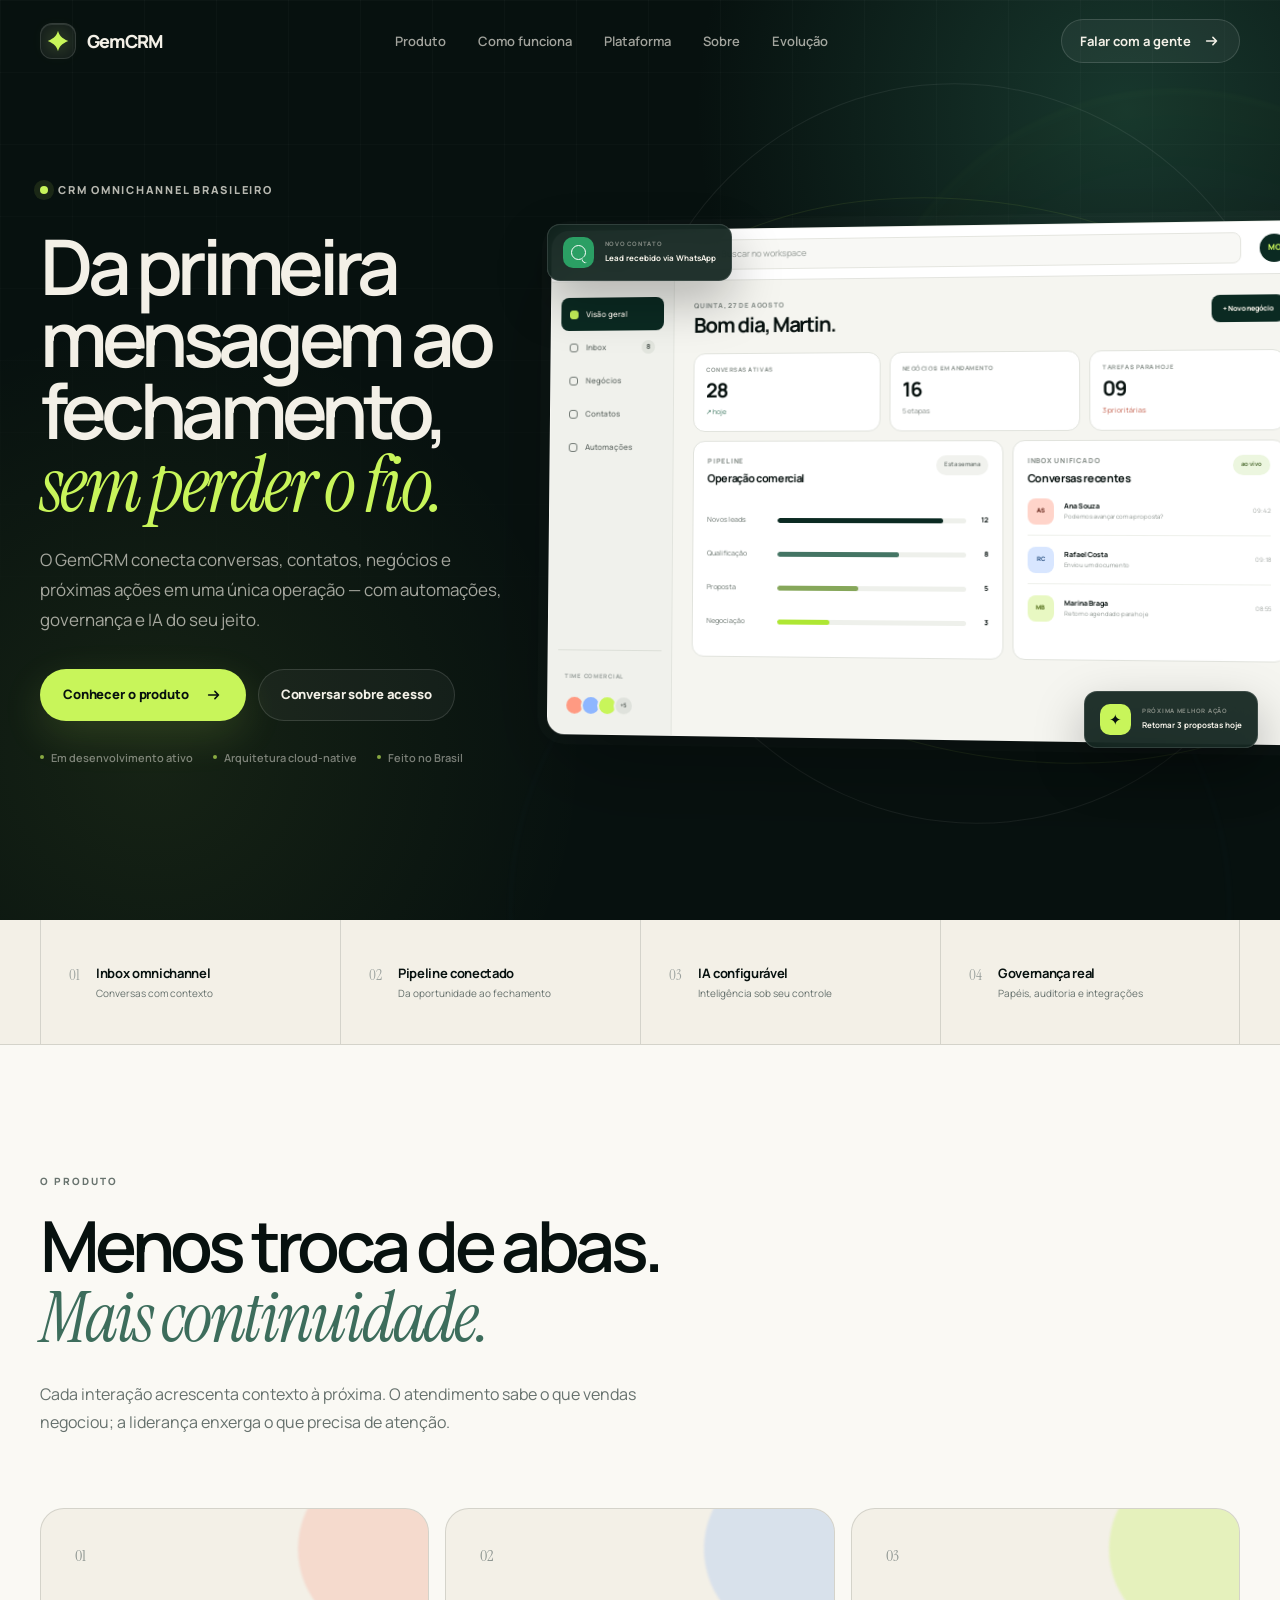
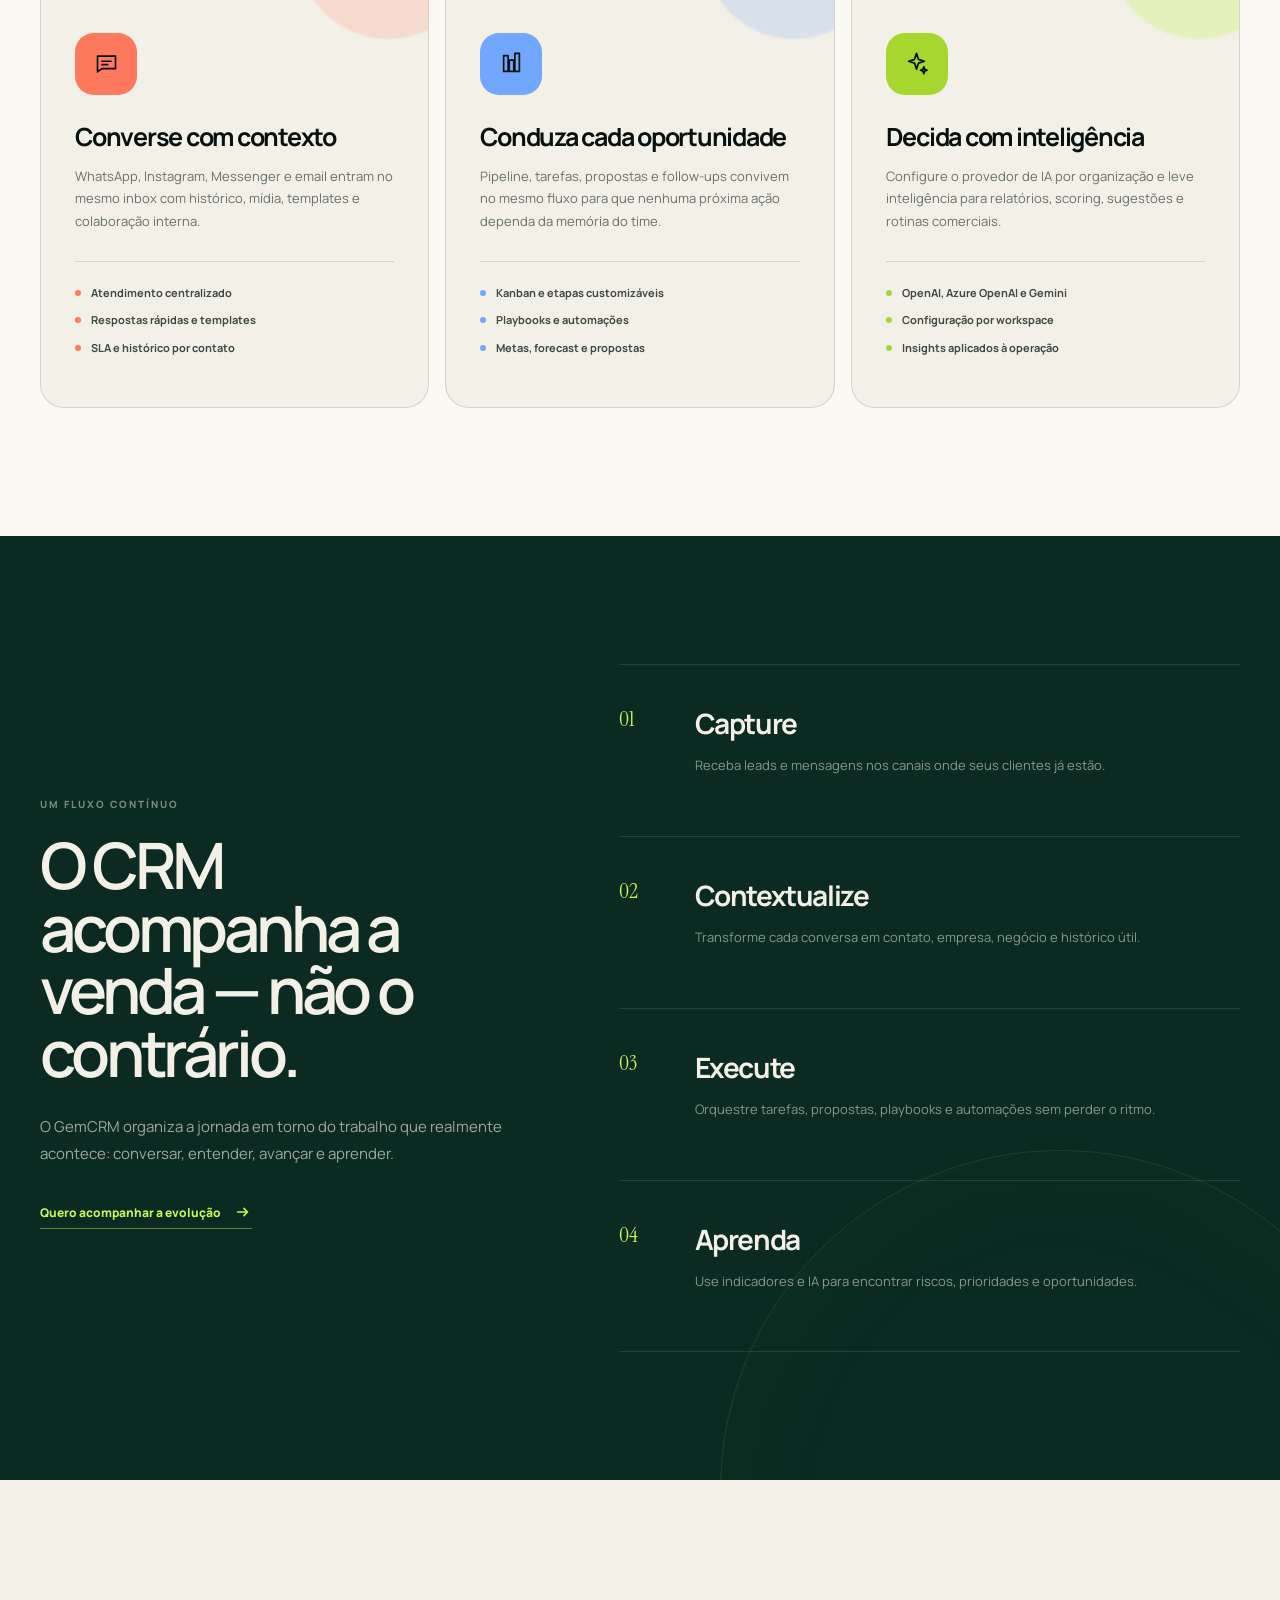
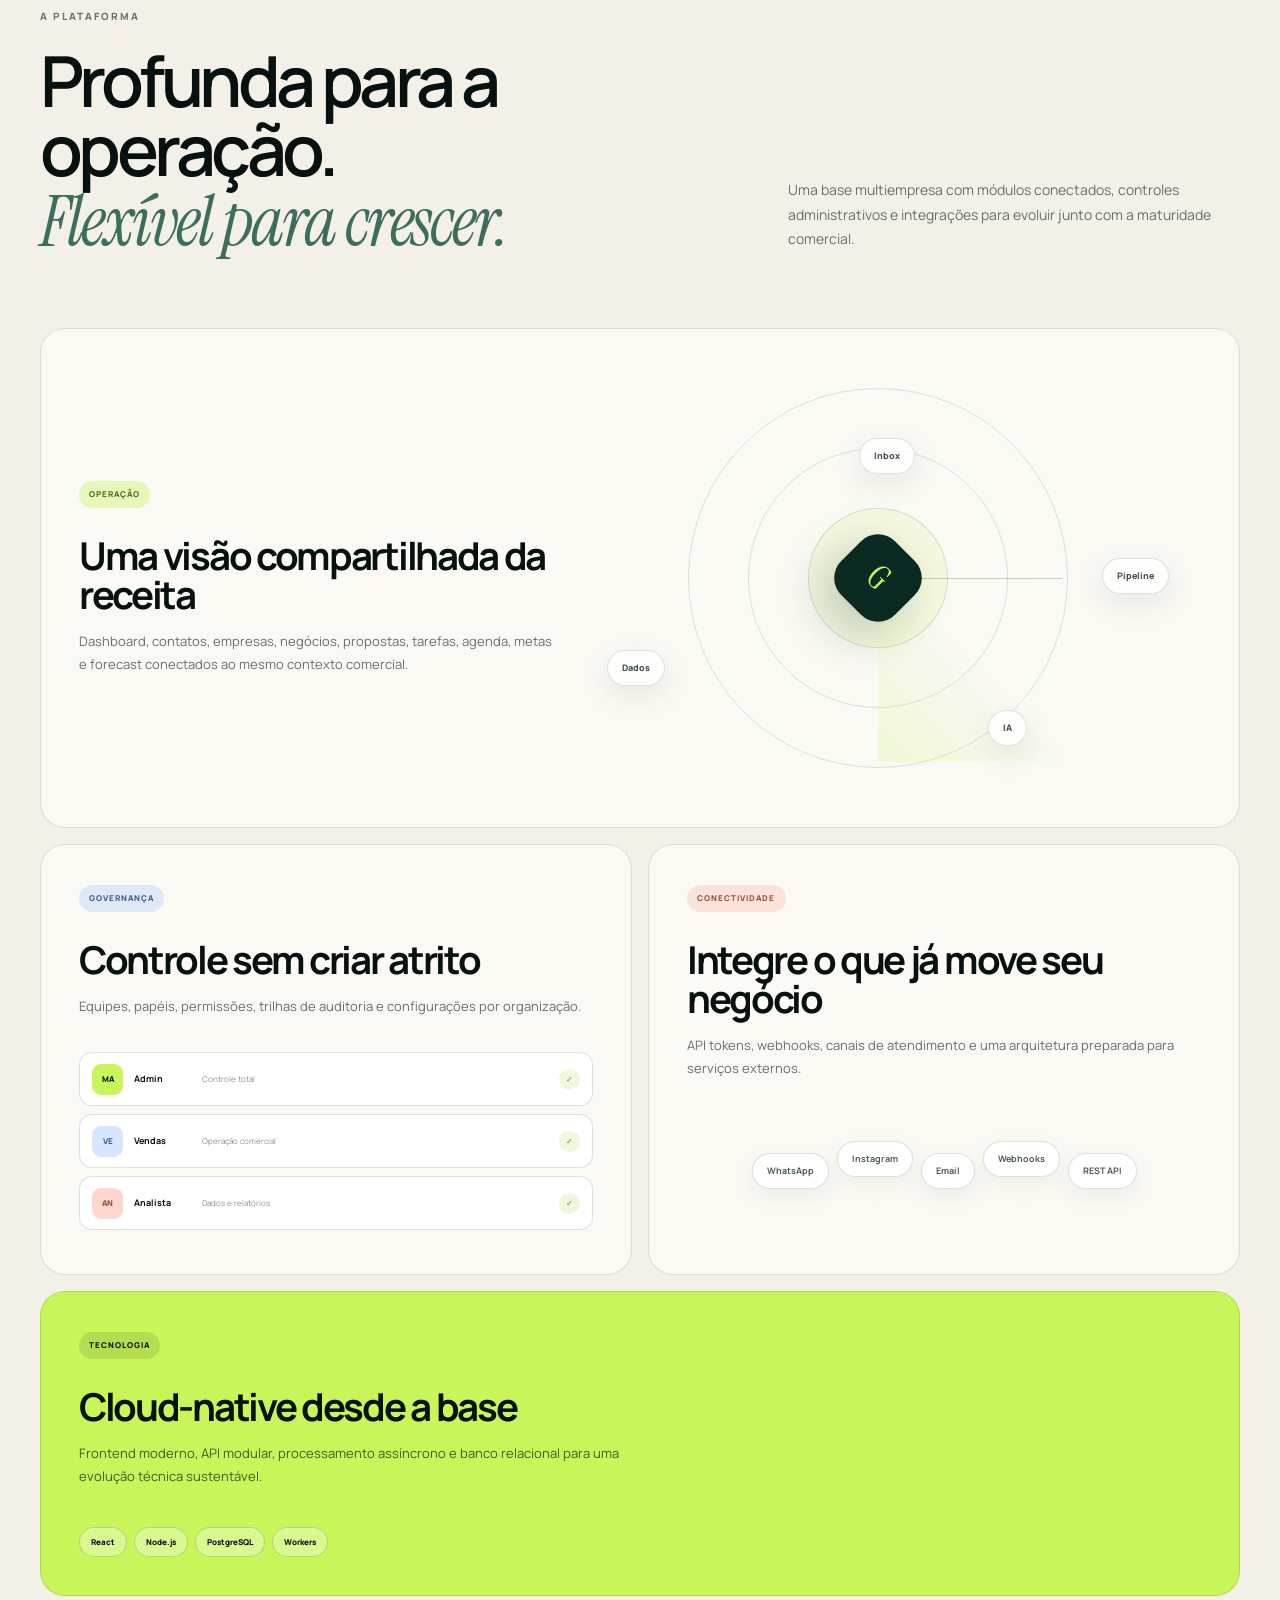
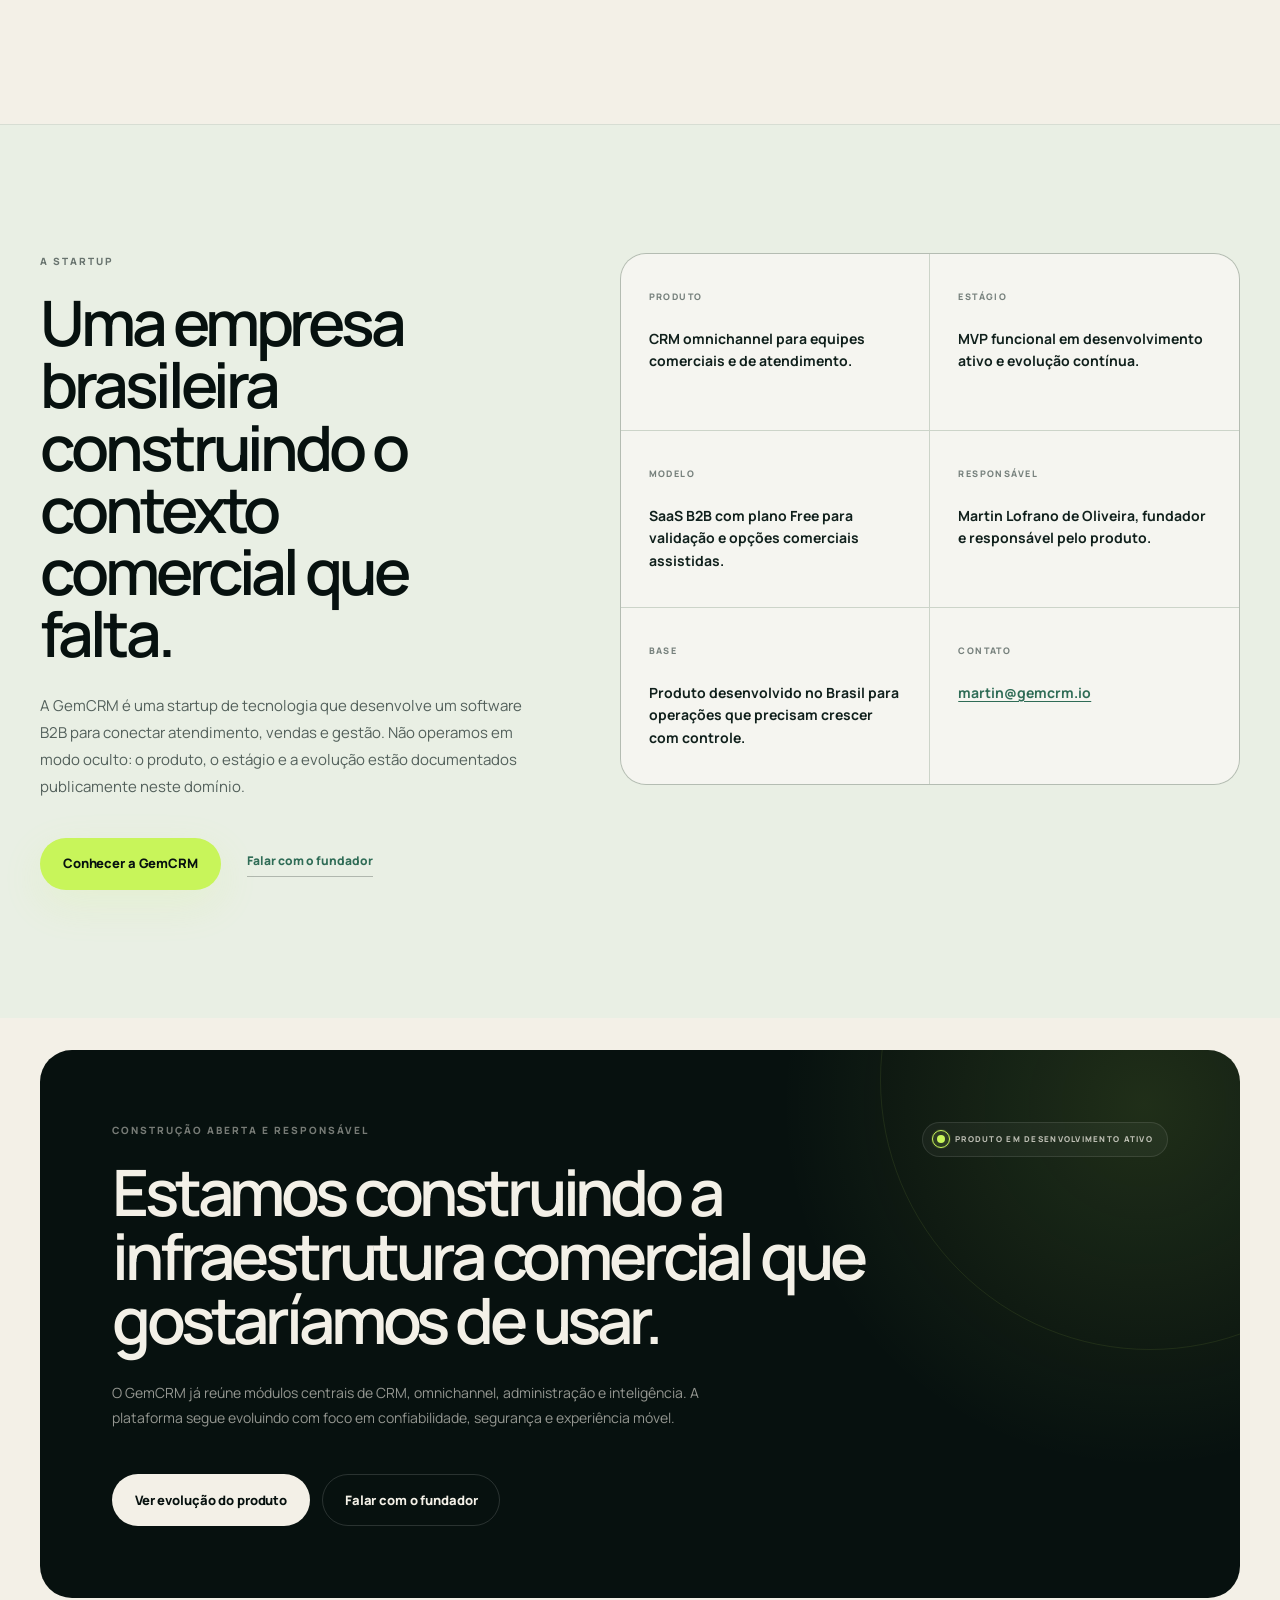
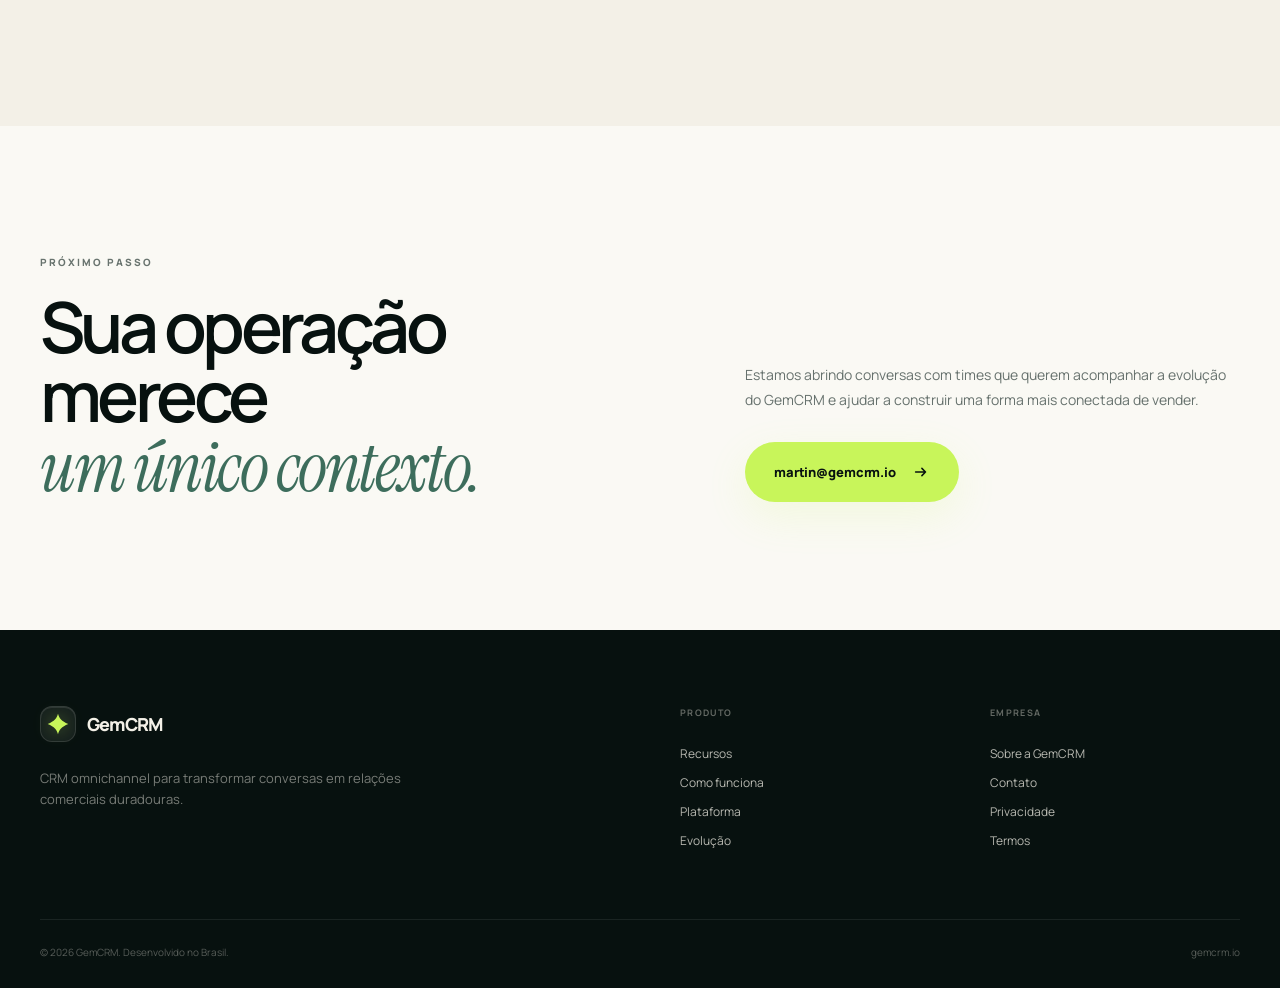
==== commit f5764289: "feat: strengthen startup verification site" ====
--- a/index.html
+++ b/index.html
@@ -43,24 +43,48 @@
     <script type="application/ld+json">
       {
         "@context": "https://schema.org",
-        "@type": "SoftwareApplication",
-        "name": "GemCRM",
-        "url": "https://gemcrm.io/",
-        "applicationCategory": "BusinessApplication",
-        "operatingSystem": "Web",
-        "description": "CRM omnichannel com inbox, pipeline, automações, governança e inteligência configurável para operações comerciais.",
-        "offers": {
-          "@type": "Offer",
-          "price": "0",
-          "priceCurrency": "BRL",
-          "description": "Acesso inicial gratuito durante a fase de evolução do produto."
-        },
-        "provider": {
-          "@type": "Organization",
-          "name": "GemCRM",
-          "url": "https://gemcrm.io/",
-          "email": "martin@gemcrm.io"
-        }
+        "@graph": [
+          {
+            "@type": "Organization",
+            "@id": "https://gemcrm.io/#organization",
+            "name": "GemCRM",
+            "url": "https://gemcrm.io/",
+            "email": "martin@gemcrm.io",
+            "description": "Startup brasileira de tecnologia que desenvolve um CRM omnichannel para operações comerciais.",
+            "foundingLocation": {
+              "@type": "Country",
+              "name": "Brasil"
+            },
+            "founder": {
+              "@type": "Person",
+              "name": "Martin Lofrano de Oliveira",
+              "jobTitle": "Fundador e responsável pelo produto"
+            },
+            "contactPoint": {
+              "@type": "ContactPoint",
+              "contactType": "contato comercial",
+              "email": "martin@gemcrm.io",
+              "availableLanguage": "Portuguese"
+            }
+          },
+          {
+            "@type": "SoftwareApplication",
+            "name": "GemCRM",
+            "url": "https://gemcrm.io/",
+            "applicationCategory": "BusinessApplication",
+            "operatingSystem": "Web",
+            "description": "CRM omnichannel com inbox, pipeline, automações, governança e inteligência configurável para operações comerciais.",
+            "offers": {
+              "@type": "Offer",
+              "price": "0",
+              "priceCurrency": "BRL",
+              "description": "Plano Free para validação inicial, com opções comerciais assistidas."
+            },
+            "provider": {
+              "@id": "https://gemcrm.io/#organization"
+            }
+          }
+        ]
       }
     </script>
 
@@ -84,6 +108,7 @@
           <a href="#produto">Produto</a>
           <a href="#fluxo">Como funciona</a>
           <a href="#plataforma">Plataforma</a>
+          <a href="#sobre">Sobre</a>
           <a href="./changelog/">Evolução</a>
         </nav>
 
@@ -104,6 +129,7 @@
         <a href="#produto">Produto</a>
         <a href="#fluxo">Como funciona</a>
         <a href="#plataforma">Plataforma</a>
+        <a href="#sobre">Sobre</a>
         <a href="./changelog/">Evolução</a>
         <a href="mailto:martin@gemcrm.io">Falar com a gente</a>
       </nav>
@@ -445,6 +471,51 @@
         </div>
       </section>
 
+      <section class="section company-section" id="sobre">
+        <div class="shell company-layout">
+          <div class="company-copy reveal">
+            <span class="kicker">A startup</span>
+            <h2>Uma empresa brasileira construindo o contexto comercial que falta.</h2>
+            <p>
+              A GemCRM é uma startup de tecnologia que desenvolve um software B2B para conectar
+              atendimento, vendas e gestão. Não operamos em modo oculto: o produto, o estágio e a
+              evolução estão documentados publicamente neste domínio.
+            </p>
+            <div class="company-actions">
+              <a class="button button-primary" href="./about/">Conhecer a GemCRM</a>
+              <a class="text-link company-link" href="mailto:martin@gemcrm.io">Falar com o fundador</a>
+            </div>
+          </div>
+
+          <ul class="company-facts reveal reveal-delay" aria-label="Informações verificáveis da GemCRM">
+            <li>
+              <span>Produto</span>
+              <p>CRM omnichannel para equipes comerciais e de atendimento.</p>
+            </li>
+            <li>
+              <span>Estágio</span>
+              <p>MVP funcional em desenvolvimento ativo e evolução contínua.</p>
+            </li>
+            <li>
+              <span>Modelo</span>
+              <p>SaaS B2B com plano Free para validação e opções comerciais assistidas.</p>
+            </li>
+            <li>
+              <span>Responsável</span>
+              <p>Martin Lofrano de Oliveira, fundador e responsável pelo produto.</p>
+            </li>
+            <li>
+              <span>Base</span>
+              <p>Produto desenvolvido no Brasil para operações que precisam crescer com controle.</p>
+            </li>
+            <li>
+              <span>Contato</span>
+              <p><a href="mailto:martin@gemcrm.io">martin@gemcrm.io</a></p>
+            </li>
+          </ul>
+        </div>
+      </section>
+
       <section class="section build-section">
         <div class="shell build-card reveal">
           <div class="build-status">
@@ -507,6 +578,7 @@
           </div>
           <div>
             <strong>Empresa</strong>
+            <a href="./about/">Sobre a GemCRM</a>
             <a href="mailto:martin@gemcrm.io">Contato</a>
             <a href="./privacy/">Privacidade</a>
             <a href="./terms/">Termos</a>
--- a/styles.css
+++ b/styles.css
@@ -107,6 +107,7 @@
 }
 
 .site-header {
+  --header-height: 82px;
   position: fixed;
   inset: 0 0 auto;
   z-index: 100;
@@ -123,9 +124,15 @@
   backdrop-filter: blur(18px);
 }
 
+.site-header.menu-active {
+  background: var(--ink);
+  -webkit-backdrop-filter: none;
+  backdrop-filter: none;
+}
+
 .header-inner {
   display: flex;
-  min-height: 82px;
+  min-height: var(--header-height, 82px);
   align-items: center;
   justify-content: space-between;
   gap: 32px;
@@ -1565,6 +1572,89 @@
   font-weight: 800;
 }
 
+.company-section {
+  border-top: 1px solid rgba(7, 17, 15, 0.08);
+  background: #e9efe4;
+}
+
+.company-layout {
+  display: grid;
+  align-items: start;
+  gap: 92px;
+  grid-template-columns: minmax(0, 0.88fr) minmax(500px, 1.12fr);
+}
+
+.company-copy h2 {
+  max-width: 620px;
+  margin: 0;
+  font-size: clamp(44px, 4.9vw, 68px);
+  font-weight: 600;
+  letter-spacing: -0.065em;
+  line-height: 0.99;
+}
+
+.company-copy > p {
+  max-width: 590px;
+  margin: 28px 0 0;
+  color: #53605b;
+  font-size: 15px;
+  line-height: 1.8;
+}
+
+.company-actions {
+  display: flex;
+  align-items: center;
+  gap: 26px;
+  margin-top: 38px;
+}
+
+.company-link {
+  margin-top: 0;
+  border-color: rgba(7, 17, 15, 0.25);
+  color: #2f6c56;
+}
+
+.company-facts {
+  display: grid;
+  gap: 1px;
+  margin: 0;
+  padding: 0;
+  overflow: hidden;
+  border: 1px solid rgba(7, 17, 15, 0.12);
+  border-radius: 26px;
+  background: rgba(7, 17, 15, 0.12);
+  grid-template-columns: repeat(2, minmax(0, 1fr));
+  list-style: none;
+}
+
+.company-facts > li {
+  min-height: 176px;
+  padding: 28px;
+  background: rgba(250, 249, 244, 0.9);
+}
+
+.company-facts span {
+  color: #76807c;
+  font-size: 9px;
+  font-weight: 800;
+  letter-spacing: 0.16em;
+  text-transform: uppercase;
+}
+
+.company-facts p {
+  margin: 20px 0 0;
+  color: var(--ink-soft);
+  font-size: 14px;
+  font-weight: 700;
+  line-height: 1.6;
+}
+
+.company-facts a {
+  color: #2f6c56;
+  text-decoration: underline;
+  text-underline-offset: 3px;
+}
+
 .build-section {
   padding-top: 32px;
   background: var(--cream);
@@ -1855,6 +1945,57 @@
   font-weight: 700;
   text-decoration: underline;
   text-underline-offset: 3px;
+}
+
+.about-facts {
+  display: grid;
+  gap: 12px;
+  margin: 0 0 54px;
+  padding: 0;
+  grid-template-columns: repeat(2, minmax(0, 1fr));
+  list-style: none;
+}
+
+.about-facts > li {
+  padding: 22px;
+  border: 1px solid var(--line);
+  border-radius: 16px;
+  background: var(--cream);
+}
+
+.about-facts span {
+  color: #76807c;
+  font-size: 9px;
+  font-weight: 800;
+  letter-spacing: 0.14em;
+  text-transform: uppercase;
+}
+
+.about-facts p {
+  margin: 10px 0 0;
+  color: var(--ink-soft);
+  font-size: 13px;
+  font-weight: 700;
+  line-height: 1.65;
+}
+
+.about-cta {
+  padding: 28px;
+  border-radius: 20px;
+  background: var(--forest);
+  color: var(--cream);
+}
+
+.about-cta h2 {
+  color: var(--cream);
+}
+
+.about-cta p {
+  color: rgba(243, 240, 231, 0.66);
+}
+
+.about-cta a {
+  color: var(--lime);
 }
 
 .changelog-entry {
@@ -1973,12 +2114,18 @@
   }
 
   .mobile-menu {
-    position: fixed;
-    inset: 82px 0 0;
+    position: absolute;
+    inset: var(--header-height) 0 auto;
     display: flex;
+    width: 100%;
+    height: calc(100vh - var(--header-height));
+    height: calc(100dvh - var(--header-height));
     padding: 34px 24px;
-    background: rgba(7, 17, 15, 0.98);
+    overflow-y: auto;
+    background: var(--ink);
+    box-shadow: 0 24px 60px rgba(0, 0, 0, 0.34);
     flex-direction: column;
+    overscroll-behavior: contain;
   }
 
   .mobile-menu[hidden] {
@@ -2017,7 +2164,8 @@
 
   .flow-layout,
   .split-heading,
-  .cta-layout {
+  .cta-layout,
+  .company-layout {
     gap: 60px;
     grid-template-columns: 1fr;
   }
@@ -2045,13 +2193,13 @@
 }
 
 @media (max-width: 640px) {
+  .site-header {
+    --header-height: 72px;
+  }
+
   .shell,
   .legal-content {
     width: min(100% - 32px, 1200px);
-  }
-
-  .header-inner {
-    min-height: 72px;
   }
 
   .hero-grid {
@@ -2196,6 +2344,28 @@
   .build-actions {
     align-items: stretch;
     flex-direction: column;
+  }
+
+  .company-copy h2 {
+    font-size: 44px;
+  }
+
+  .company-actions {
+    align-items: stretch;
+    flex-direction: column;
+  }
+
+  .company-link {
+    align-self: flex-start;
+  }
+
+  .company-facts,
+  .about-facts {
+    grid-template-columns: 1fr;
+  }
+
+  .company-facts > li {
+    min-height: auto;
   }
 
   .footer-grid {
